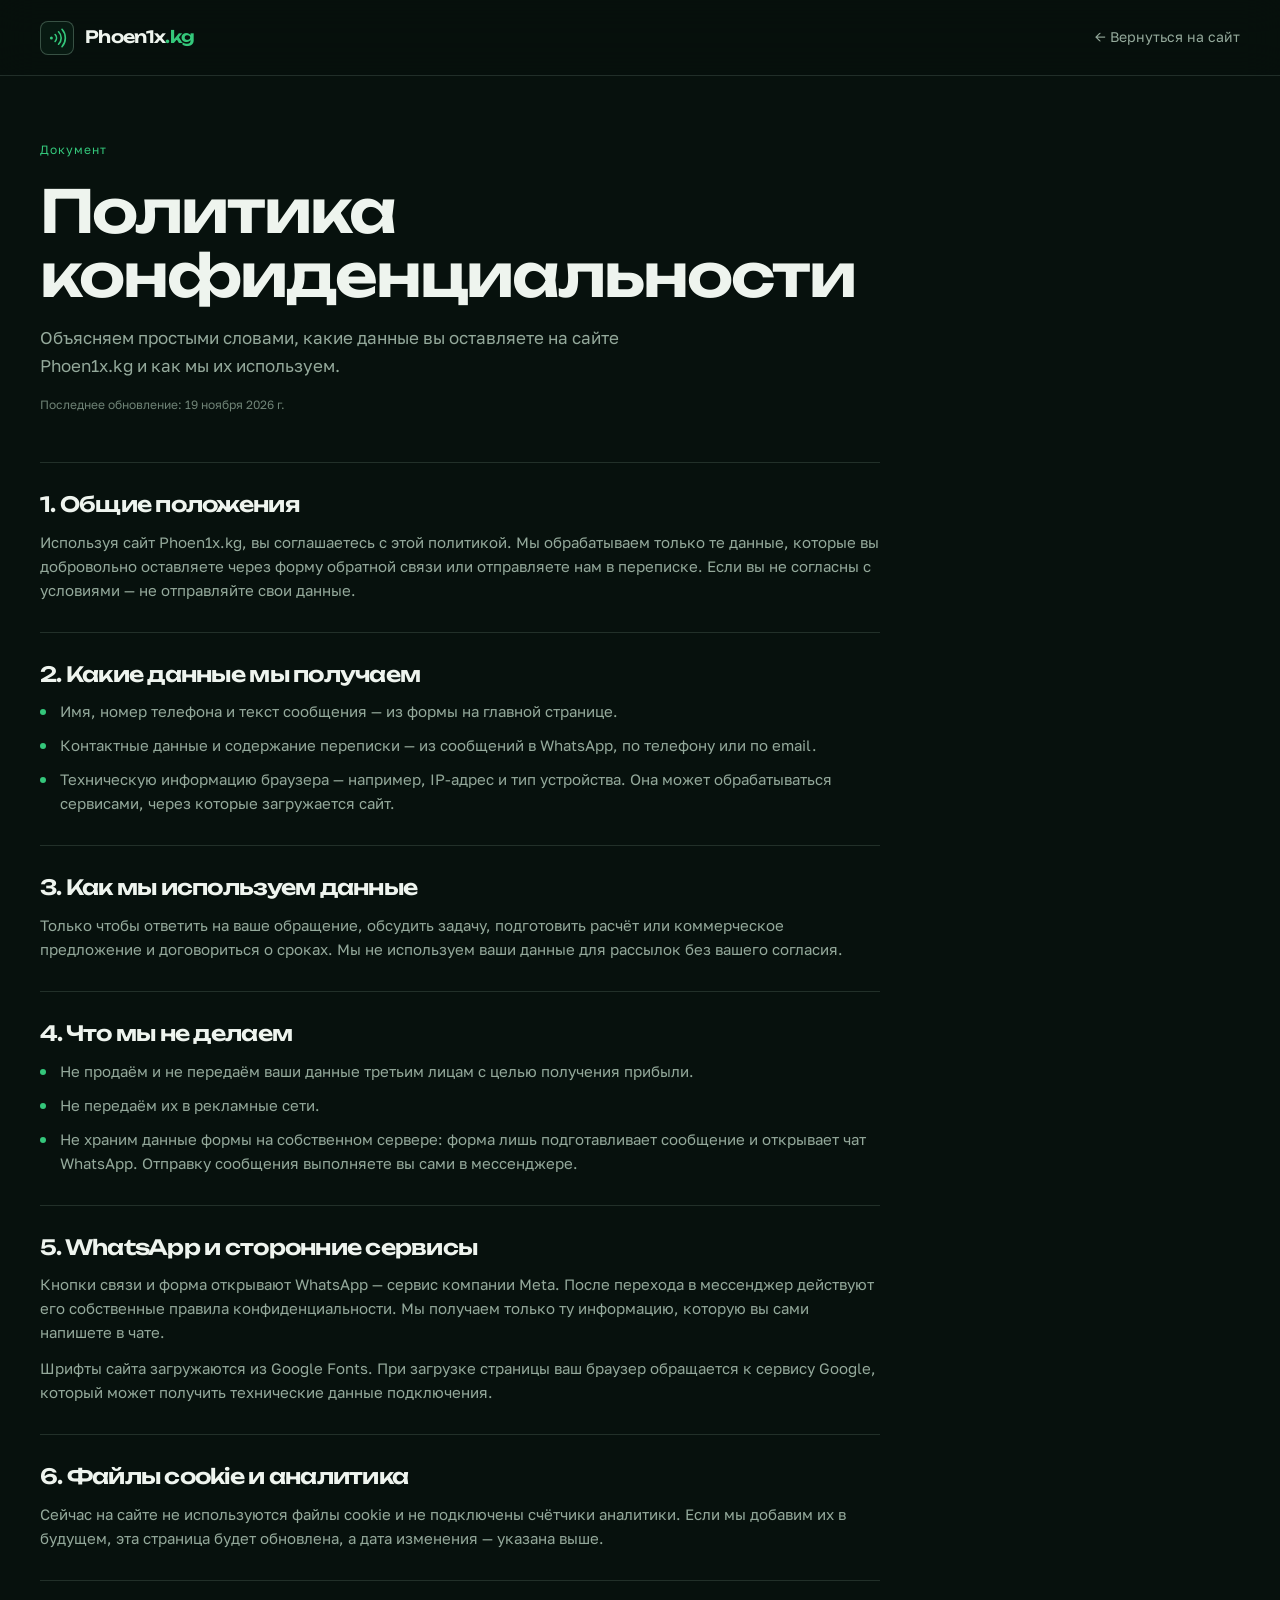
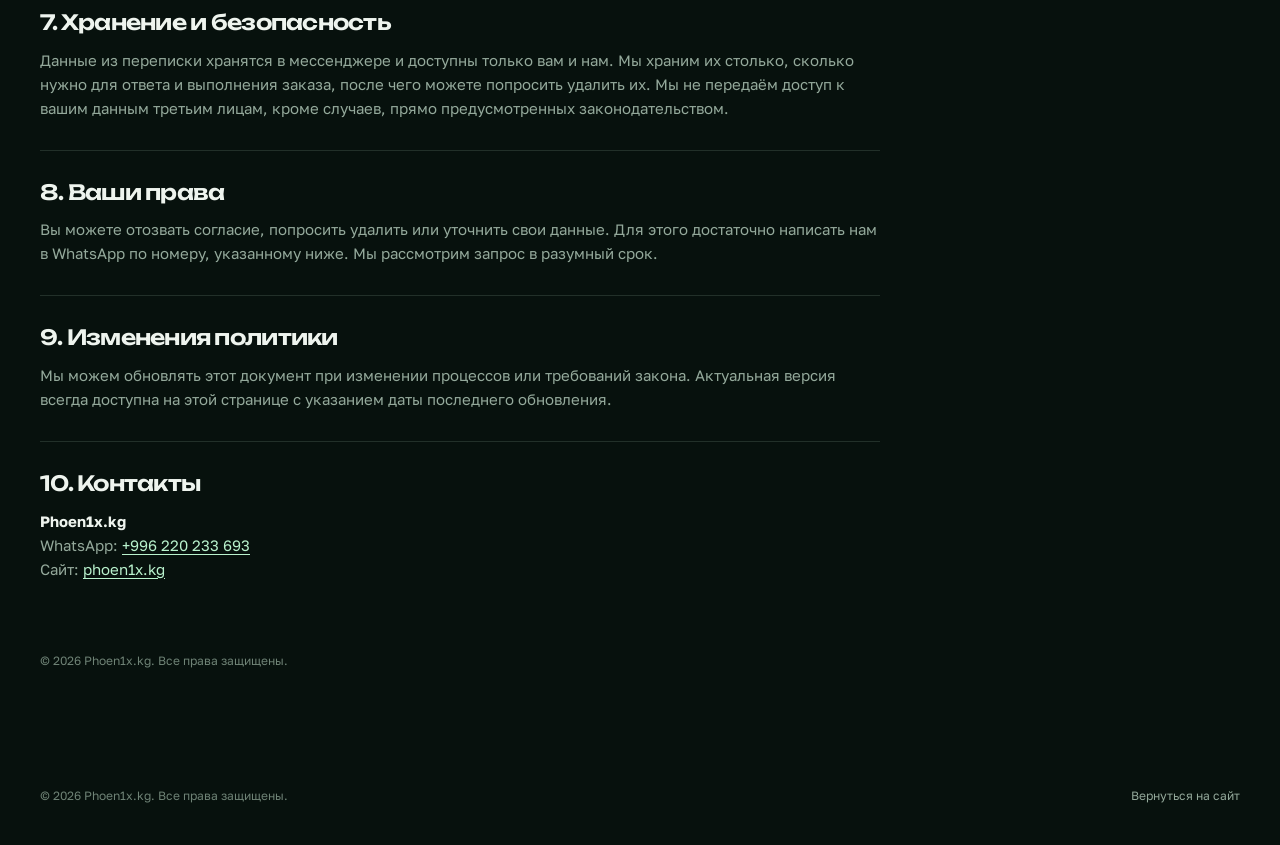
==== privacy.html @ ce9394b1 "Initial commit: Phoen1x.kg landing page with NFC plate calculator" ====
<!doctype html>
<html lang="ru">
<head>
  <meta charset="utf-8">
  <meta name="viewport" content="width=device-width, initial-scale=1">
  <meta name="theme-color" content="#07110D">
  <meta name="description" content="Политика конфиденциальности Phoen1x.kg — как мы обрабатываем данные, отправленные через сайт и WhatsApp.">
  <title>Политика конфиденциальности — Phoen1x.kg</title>
  <link rel="icon" href="data:image/svg+xml,%3Csvg xmlns='http://www.w3.org/2000/svg' viewBox='0 0 64 64'%3E%3Crect width='64' height='64' rx='14' fill='%2307110D'/%3E%3Cpath d='M22 24a14 14 0 0 1 0 16M30 19a23 23 0 0 1 0 26M38 14a32 32 0 0 1 0 36' fill='none' stroke='%2334C77B' stroke-width='4' stroke-linecap='round'/%3E%3Ccircle cx='15' cy='32' r='3.5' fill='%2334C77B'/%3E%3C/svg%3E">
  <link rel="preconnect" href="https://fonts.googleapis.com">
  <link rel="preconnect" href="https://fonts.gstatic.com" crossorigin>
  <link href="https://fonts.googleapis.com/css2?family=Golos+Text:wght@400;500;600;700&family=Unbounded:wght@500;600;700;800&display=swap" rel="stylesheet">
  <link rel="stylesheet" href="styles.css">
</head>
<body>
  <svg class="svg-sprite" aria-hidden="true" focusable="false">
    <symbol id="i-nfc" viewBox="0 0 32 32">
      <circle cx="7" cy="16" r="2.4" fill="currentColor"/>
      <path d="M13 10.5a8 8 0 0 1 0 11M18.5 6a14 14 0 0 1 0 20M24 2a21 21 0 0 1 0 28" fill="none" stroke="currentColor" stroke-width="2.6" stroke-linecap="round"/>
    </symbol>
  </svg>

  <header class="site-header">
    <div class="container header-inner">
      <a class="brand" href="index.html" aria-label="Phoen1x.kg — на главную">
        <span class="brand-mark"><svg aria-hidden="true"><use href="#i-nfc"/></svg></span>
        <span class="brand-name">Phoen1x<span>.kg</span></span>
      </a>
      <a class="header-return" href="index.html">← Вернуться на сайт</a>
    </div>
  </header>

  <main class="container legal">
    <div class="legal-head">
      <span class="section-index">Документ</span>
      <h1>Политика<br>конфиденциальности</h1>
      <p class="legal-lead">Объясняем простыми словами, какие данные вы оставляете на сайте Phoen1x.kg и как мы их используем.</p>
      <p class="legal-date">Последнее обновление: 19 ноября 2026 г.</p>
    </div>

    <div class="legal-doc">
      <section>
        <h2>1. Общие положения</h2>
        <p>Используя сайт Phoen1x.kg, вы соглашаетесь с этой политикой. Мы обрабатываем только те данные, которые вы добровольно оставляете через форму обратной связи или отправляете нам в переписке. Если вы не согласны с условиями — не отправляйте свои данные.</p>
      </section>

      <section>
        <h2>2. Какие данные мы получаем</h2>
        <ul>
          <li>Имя, номер телефона и текст сообщения — из формы на главной странице.</li>
          <li>Контактные данные и содержание переписки — из сообщений в WhatsApp, по телефону или по email.</li>
          <li>Техническую информацию браузера — например, IP-адрес и тип устройства. Она может обрабатываться сервисами, через которые загружается сайт.</li>
        </ul>
      </section>

      <section>
        <h2>3. Как мы используем данные</h2>
        <p>Только чтобы ответить на ваше обращение, обсудить задачу, подготовить расчёт или коммерческое предложение и договориться о сроках. Мы не используем ваши данные для рассылок без вашего согласия.</p>
      </section>

      <section>
        <h2>4. Что мы не делаем</h2>
        <ul>
          <li>Не продаём и не передаём ваши данные третьим лицам с целью получения прибыли.</li>
          <li>Не передаём их в рекламные сети.</li>
          <li>Не храним данные формы на собственном сервере: форма лишь подготавливает сообщение и открывает чат WhatsApp. Отправку сообщения выполняете вы сами в мессенджере.</li>
        </ul>
      </section>

      <section>
        <h2>5. WhatsApp и сторонние сервисы</h2>
        <p>Кнопки связи и форма открывают WhatsApp — сервис компании Meta. После перехода в мессенджер действуют его собственные правила конфиденциальности. Мы получаем только ту информацию, которую вы сами напишете в чате.</p>
        <p>Шрифты сайта загружаются из Google Fonts. При загрузке страницы ваш браузер обращается к сервису Google, который может получить технические данные подключения.</p>
      </section>

      <section>
        <h2>6. Файлы cookie и аналитика</h2>
        <p>Сейчас на сайте не используются файлы cookie и не подключены счётчики аналитики. Если мы добавим их в будущем, эта страница будет обновлена, а дата изменения — указана выше.</p>
      </section>

      <section>
        <h2>7. Хранение и безопасность</h2>
        <p>Данные из переписки хранятся в мессенджере и доступны только вам и нам. Мы храним их столько, сколько нужно для ответа и выполнения заказа, после чего можете попросить удалить их. Мы не передаём доступ к вашим данным третьим лицам, кроме случаев, прямо предусмотренных законодательством.</p>
      </section>

      <section>
        <h2>8. Ваши права</h2>
        <p>Вы можете отозвать согласие, попросить удалить или уточнить свои данные. Для этого достаточно написать нам в WhatsApp по номеру, указанному ниже. Мы рассмотрим запрос в разумный срок.</p>
      </section>

      <section>
        <h2>9. Изменения политики</h2>
        <p>Мы можем обновлять этот документ при изменении процессов или требований закона. Актуальная версия всегда доступна на этой странице с указанием даты последнего обновления.</p>
      </section>

      <section>
        <h2>10. Контакты</h2>
        <p><strong>Phoen1x.kg</strong><br>
        WhatsApp: <a href="https://wa.me/996220233693" target="_blank" rel="noopener">+996 220 233 693</a><br>
        Сайт: <a href="index.html">phoen1x.kg</a></p>
      </section>
    </div>

    <p class="legal-updated">© 2026 Phoen1x.kg. Все права защищены.</p>
  </main>

  <footer class="site-footer legal-footer">
    <div class="container footer-bottom">
      <span>© 2026 Phoen1x.kg. Все права защищены.</span>
      <a href="index.html">Вернуться на сайт</a>
    </div>
  </footer>

</body>
</html>
---- styles.css ----
/* =========================================================
   Phoen1x.kg — тёмная зелёная палитра, крупная типографика,
   hairline-структура вместо карточного «SaaS-кита».
   ========================================================= */

:root {
  --bg: #07110d;
  --bg-soft: #0a1711;
  --panel: #0d1d15;
  --panel-2: #11271c;
  --line: rgba(213, 255, 229, .13);
  --line-strong: rgba(213, 255, 229, .24);
  --text: #eef4ee;
  --muted: #94a99b;
  --green: #34c77b;
  --green-soft: #b9f2cd;
  --cream: #e5dfcf;
  --radius: 4px;
  --container: 1200px;
  --header-h: 76px;
  --ease: cubic-bezier(.2, .7, .2, 1);
}

*, *::before, *::after { box-sizing: border-box; }

html { scroll-behavior: smooth; }

body {
  margin: 0;
  background: var(--bg);
  color: var(--text);
  font-family: "Golos Text", system-ui, -apple-system, sans-serif;
  font-size: 16px;
  line-height: 1.6;
  -webkit-font-smoothing: antialiased;
  overflow-x: hidden;
}

h1, h2, h3, .brand-name, .tariff-price strong, #estimate {
  font-family: "Unbounded", "Golos Text", sans-serif;
  font-weight: 600;
  letter-spacing: -.035em;
  line-height: 1.08;
  margin: 0;
}

p { margin: 0; }
a { color: inherit; text-decoration: none; }
ul, ol { margin: 0; padding: 0; list-style: none; }
button, input, select, textarea { font: inherit; color: inherit; }
button { cursor: pointer; }
svg { width: 1em; height: 1em; display: block; }

.svg-sprite { position: absolute; width: 0; height: 0; overflow: hidden; }
.sr-only { position: absolute; width: 1px; height: 1px; overflow: hidden; clip: rect(0 0 0 0); white-space: nowrap; }

:focus-visible { outline: 2px solid var(--green); outline-offset: 4px; border-radius: 2px; }

/* Числа-одометры: фиксированная ширина цифр, без дёргания вёрстки */
.roll-number { display: inline-block; font-variant-numeric: tabular-nums; transition: color .3s; }
.roll-number.is-rolling { color: var(--green-soft); }
.tariff-price strong .roll-number { color: inherit; font-size: inherit; }
#estimate { font-variant-numeric: tabular-nums; }

.container { width: min(var(--container), calc(100% - 48px)); margin-inline: auto; }
section[id] { scroll-margin-top: var(--header-h); }

/* ---------- Header ---------- */
.site-header {
  position: sticky; top: 0; z-index: 50;
  height: var(--header-h);
  background: rgba(7, 17, 13, .82);
  backdrop-filter: blur(18px);
  border-bottom: 1px solid var(--line);
}
.header-inner { height: 100%; display: flex; align-items: center; gap: 32px; }
.brand { display: inline-flex; align-items: center; gap: 11px; flex: none; }
.brand-mark {
  width: 34px; height: 34px; display: grid; place-items: center;
  border: 1px solid var(--line-strong); border-radius: 8px;
  color: var(--green); background: rgba(52, 199, 123, .06);
}
.brand-mark svg { width: 20px; height: 20px; }
.brand-name { font-size: 17px; letter-spacing: -.04em; }
.brand-name span { color: var(--green); }

.nav { display: flex; align-items: center; gap: 26px; margin-left: auto; }
.nav a { color: var(--muted); font-size: 14px; transition: color .2s; }
.nav a:hover { color: var(--text); }
.nav-cta-mobile { display: none; }

.header-actions { display: flex; align-items: center; gap: 12px; }
.header-wa {
  display: inline-flex; align-items: center; gap: 8px;
  padding: 9px 15px; border: 1px solid var(--line-strong); border-radius: 100px;
  font-size: 14px; transition: border-color .2s, background .2s;
}
.header-wa svg { width: 17px; height: 17px; color: var(--green); }
.header-wa:hover { border-color: var(--green); background: rgba(52, 199, 123, .08); }
.burger { display: none; width: 40px; height: 40px; border: 1px solid var(--line); background: none; border-radius: 8px; padding: 11px 10px; }
.burger span { display: block; height: 2px; background: var(--text); margin: 4px 0; transition: transform .25s, opacity .25s; }
.burger[aria-expanded="true"] span:first-child { transform: translateY(3px) rotate(45deg); }
.burger[aria-expanded="true"] span:last-child { transform: translateY(-3px) rotate(-45deg); }

/* ---------- Buttons ---------- */
.btn {
  position: relative; overflow: hidden;
  display: inline-flex; align-items: center; justify-content: center; gap: 12px;
  min-height: 52px; padding: 0 24px; border-radius: var(--radius);
  font-size: 15px; font-weight: 600; border: 1px solid transparent;
  transition: transform .2s var(--ease), background .2s, border-color .2s, color .2s;
}
.btn::after { content: ""; position: absolute; top: 0; left: -60%; width: 40%; height: 100%; background: linear-gradient(90deg, transparent, rgba(255,255,255,.18), transparent); transform: skewX(-20deg); transition: left .6s var(--ease); pointer-events: none; }
.btn:hover::after { left: 120%; }
.btn svg { width: 18px; height: 18px; transition: transform .2s; }
.btn:hover svg { transform: translateX(4px); }
.btn:active { transform: translateY(1px); }
.btn-primary { background: var(--green); color: #05130c; }
.btn-primary:hover { background: #5ee49a; }
.btn-ghost { border-color: var(--line-strong); color: var(--text); }
.btn-ghost:hover { border-color: var(--green); color: var(--green-soft); }
.btn-outline { border-color: var(--line-strong); color: var(--text); width: 100%; }
.btn-outline:hover { border-color: var(--green); color: var(--green-soft); }

/* ---------- Hero ---------- */
.hero { position: relative; padding: 84px 0 0; overflow: hidden; border-bottom: 1px solid var(--line); }
.hero-glow {
  position: absolute; top: -180px; right: -120px; width: 760px; height: 760px;
  background: radial-gradient(circle, rgba(52, 199, 123, .13), transparent 62%);
  pointer-events: none;
}
.hero-grid { position: relative; display: grid; grid-template-columns: 1.05fr .95fr; gap: 48px; align-items: center; padding-bottom: 86px; }
.live-badge { display: inline-flex; align-items: center; gap: 9px; color: var(--muted); font-size: 13px; letter-spacing: .01em; }
.live-dot { width: 7px; height: 7px; border-radius: 50%; background: var(--green); box-shadow: 0 0 0 5px rgba(52, 199, 123, .12); animation: pulse 2.6s infinite; }
@keyframes pulse { 50% { box-shadow: 0 0 0 9px rgba(52, 199, 123, 0); } }

.hero h1 { font-size: clamp(42px, 5.2vw, 76px); margin: 22px 0 26px; animation: hero-in .8s var(--ease) both; }
.hero h1 span { color: var(--green); }
@keyframes hero-in { from { opacity: 0; transform: translateY(18px); } }
.hero-lead { max-width: 560px; color: var(--muted); font-size: 17px; }
.hero-actions { display: flex; flex-wrap: wrap; gap: 12px; margin-top: 34px; }
.hero-facts { display: flex; flex-wrap: wrap; gap: 0; margin-top: 54px; border-top: 1px solid var(--line); }
.hero-facts div { padding: 20px 26px 0 0; margin-right: 26px; border-right: 1px solid var(--line); }
.hero-facts div:last-child { border-right: 0; margin-right: 0; }
.hero-facts strong { display: block; font-family: "Unbounded", sans-serif; font-size: 17px; color: var(--cream); }
.hero-facts span { font-size: 13px; color: var(--muted); }

/* ---------- Phone demo ---------- */
.hero-visual { position: relative; display: flex; flex-direction: column; align-items: center; min-height: 620px; justify-content: center; }
.phone { position: relative; z-index: 2; animation: phone-in 1s .1s var(--ease) both; }
@keyframes phone-in { from { opacity: 0; transform: translateY(24px) scale(.97); } }
.phone-frame {
  width: 296px; height: 580px; padding: 9px;
  border: 1px solid rgba(213, 255, 229, .22); border-radius: 42px;
  background: linear-gradient(160deg, #1c2c23, #0b1711 60%);
  box-shadow: 0 40px 90px rgba(0, 0, 0, .5), inset 0 1px 0 rgba(255, 255, 255, .08);
}
.phone-notch { position: absolute; top: 18px; left: 50%; transform: translateX(-50%); width: 86px; height: 20px; background: #07110d; border-radius: 0 0 12px 12px; z-index: 3; }
.phone-screen { position: relative; height: 100%; overflow: hidden; border-radius: 34px; background: #f6f7f3; color: #101b14; padding: 14px 14px 0; }
.screen-status { display: flex; justify-content: space-between; font-family: "Unbounded", sans-serif; font-size: 10px; padding: 0 12px 14px; }
.screen-status-icons { letter-spacing: 1px; }

.screen-view { display: none; height: calc(100% - 28px); }
.screen-view.is-active { display: flex; flex-direction: column; animation: screen-in .35s var(--ease) both; }
@keyframes screen-in { from { opacity: 0; transform: scale(.98); } }

/* tap screen */
[data-screen="tap"] { align-items: center; justify-content: center; text-align: center; background: radial-gradient(circle at 50% 40%, #e7f6eb, #f6f7f3 70%); margin: 0 -14px; padding: 0 20px; }
.tap-visual { position: relative; width: 150px; height: 150px; display: grid; place-items: center; margin-bottom: 26px; }
.tap-visual svg { width: 52px; height: 52px; color: #1c7e4c; z-index: 2; }
.tap-visual i { position: absolute; inset: 0; border: 1px solid rgba(28, 126, 76, .35); border-radius: 50%; animation: ripple 3.2s infinite; }
.tap-visual i:nth-child(2) { animation-delay: 1s; }
.tap-visual i:nth-child(3) { animation-delay: 2s; }
@keyframes ripple { 0% { transform: scale(.42); opacity: 0; } 25% { opacity: 1; } 100% { transform: scale(1); opacity: 0; } }
.tap-kicker { font-size: 12px; color: #5d7165; text-transform: uppercase; letter-spacing: .12em; }
.tap-title { font-family: "Unbounded", sans-serif; font-size: 24px; margin: 8px 0 12px; }
.tap-note { font-size: 13px; color: #6a7b70; line-height: 1.55; }

/* menu screen */
[data-screen="menu"] { margin: 0 -14px; padding: 0 14px; }
.menu-head { display: flex; justify-content: space-between; align-items: center; }
.menu-head small { display: block; color: #7b8c80; font-size: 11px; }
.menu-head strong { font-family: "Unbounded", sans-serif; font-size: 22px; }
.menu-bag { width: 32px; height: 32px; display: grid; place-items: center; border-radius: 50%; background: #143d28; color: #d8f6e4; font-size: 12px; font-weight: 700; }
.menu-tabs { display: flex; gap: 6px; margin: 16px 0 12px; overflow: hidden; }
.menu-tabs span { white-space: nowrap; font-size: 11px; padding: 6px 10px; border-radius: 100px; background: #e9ede7; color: #63736a; }
.menu-tabs span.is-active { background: #143d28; color: #eafff2; }
.dish-list { display: flex; flex-direction: column; gap: 10px; }
.dish-list li { display: flex; align-items: center; gap: 10px; padding-bottom: 10px; border-bottom: 1px solid #e2e7e0; }
.dish-thumb { width: 44px; height: 44px; flex: none; border-radius: 12px; border: 4px solid #fff; box-shadow: 0 2px 10px rgba(0,0,0,.1); }
.thumb-1 { background: radial-gradient(circle at 40% 35%, #f0b46b, #b6602c); }
.thumb-2 { background: radial-gradient(circle at 40% 35%, #a9d66f, #3d7c42); }
.thumb-3 { background: radial-gradient(circle at 40% 35%, #e0c7a2, #8d6340); }
.dish-info { min-width: 0; flex: 1; }
.dish-info strong, .dish-info small { display: block; white-space: nowrap; overflow: hidden; text-overflow: ellipsis; }
.dish-info strong { font-size: 12px; }
.dish-info small { font-size: 10px; color: #8a998e; }
.dish-list b { font-size: 12px; white-space: nowrap; }
.menu-total { margin: auto -14px 0; padding: 14px 18px 20px; display: flex; align-items: center; gap: 8px; background: #143d28; color: #eafff2; border-radius: 18px 18px 0 0; }
.menu-total span { font-size: 11px; opacity: .7; }
.menu-total strong { font-family: "Unbounded", sans-serif; font-size: 14px; margin-right: auto; }
.menu-order { display: inline-flex; align-items: center; gap: 4px; background: var(--green); color: #062014; padding: 8px 10px; border-radius: 8px; font-size: 11px; font-weight: 700; }
.menu-order svg { width: 12px; height: 12px; }

/* site preview screen */
[data-screen="site"] { margin: 0 -14px; background: #f6f7f3; }
.site-demo { display: flex; flex-direction: column; height: 100%; }
.site-demo-head { display: flex; justify-content: space-between; align-items: center; padding: 2px 18px 12px; }
.site-demo-logo { font-family: "Unbounded", sans-serif; font-size: 11px; letter-spacing: .12em; color: #14251a; }
.site-demo-menu { font-size: 9px; color: #7c8c81; }
.site-demo-hero { flex: 1; margin: 0 10px; padding: 22px 18px; border-radius: 16px; background: linear-gradient(150deg, #173c29, #0b1d14); color: #f1f7f0; display: flex; flex-direction: column; justify-content: flex-end; }
.site-demo-hero small { font-size: 9px; letter-spacing: .16em; color: #8fd6aa; }
.site-demo-hero strong { font-family: "Unbounded", sans-serif; font-size: 23px; line-height: 1.15; margin: 8px 0 18px; }
.site-demo-btn { align-self: flex-start; background: var(--green); color: #062014; padding: 9px 12px; border-radius: 8px; font-size: 10px; font-weight: 700; }
.site-demo-cards { display: flex; gap: 8px; padding: 12px 10px 16px; }
.site-demo-cards i { flex: 1; height: 52px; border-radius: 10px; background: #e7ece5; }
.site-demo-cards i:first-child { background: radial-gradient(circle at 40% 35%, #f0b46b, #b6602c); }

/* NFC floating card */
.nfc-card {
  position: absolute; z-index: 3; left: -34px; top: 120px;
  width: 172px; padding: 20px; border-radius: 16px;
  background: linear-gradient(150deg, #183a29, #0c1f16);
  border: 1px solid rgba(185, 242, 205, .28);
  box-shadow: 0 24px 50px rgba(0,0,0,.4);
  transform: rotate(-7deg);
  animation: card-float 6s ease-in-out infinite;
}
@keyframes card-float { 0%, 100% { transform: rotate(-7deg) translateY(0); } 50% { transform: rotate(-5deg) translateY(-12px); } }
.nfc-card-icon { width: 30px; height: 30px; color: var(--green); margin-bottom: 12px; }
.nfc-card strong { display: block; font-family: "Unbounded", sans-serif; font-size: 20px; }
.nfc-card span { font-size: 11px; color: var(--muted); }
.nfc-card-rings { position: absolute; right: 14px; top: 16px; width: 44px; height: 44px; }
.nfc-card-rings i { position: absolute; inset: 0; border: 1px solid var(--green); border-radius: 50%; opacity: 0; animation: nfc-ring 3s infinite; }
.nfc-card-rings i:nth-child(2) { animation-delay: 1s; }
.nfc-card-rings i:nth-child(3) { animation-delay: 2s; }
@keyframes nfc-ring { 0% { transform: scale(.2); opacity: .9; } 100% { transform: scale(1); opacity: 0; } }

.demo-controls { position: relative; z-index: 4; display: flex; gap: 4px; margin-top: 28px; padding: 4px; border: 1px solid var(--line); border-radius: 100px; background: var(--bg-soft); }
.demo-controls button { border: 0; background: none; color: var(--muted); padding: 9px 18px; border-radius: 100px; font-size: 13px; transition: background .2s, color .2s; }
.demo-controls button:hover { color: var(--text); }
.demo-controls button.is-active { background: var(--green); color: #05130c; font-weight: 600; }

/* ---------- Ticker ---------- */
.ticker { overflow: hidden; border-top: 1px solid var(--line); padding: 17px 0; background: rgba(52, 199, 123, .03); }
.ticker-track { display: flex; width: max-content; animation: marquee 34s linear infinite; }
.ticker-track span { font-family: "Unbounded", sans-serif; font-size: 11px; letter-spacing: .13em; color: #6e8878; white-space: nowrap; }
.ticker-track i { color: var(--green); font-style: normal; margin: 0 14px; }
@keyframes marquee { to { transform: translateX(-50%); } }

/* ---------- Sections ---------- */
.section { padding: 108px 0; border-bottom: 1px solid var(--line); }
.section-head { margin-bottom: 52px; }
.section-index { display: block; color: var(--green); font-size: 12px; letter-spacing: .08em; margin-bottom: 20px; }
.section-head h2 { font-size: clamp(30px, 3.8vw, 52px); }
.section-head-split { display: flex; justify-content: space-between; align-items: end; gap: 50px; }
.section-note { max-width: 360px; color: var(--muted); font-size: 15px; padding-bottom: 4px; }

/* Problem */
.problem-grid { display: grid; grid-template-columns: repeat(3, 1fr); border-top: 1px solid var(--line); }
.problem-item { position: relative; padding: 34px 30px 0 0; border-right: 1px solid var(--line); }
.problem-item + .problem-item { padding-left: 30px; }
.problem-item:last-child { border-right: 0; }
.problem-quote { position: absolute; right: 30px; top: 18px; font-family: "Unbounded", sans-serif; font-size: 72px; line-height: 1; color: rgba(52, 199, 123, .16); }
.problem-item h3 { font-size: 21px; margin-bottom: 14px; }
.problem-item p { color: var(--muted); font-size: 15px; max-width: 340px; }

/* Features */
.section-features { background: var(--bg-soft); }
.feature-grid { display: grid; grid-template-columns: repeat(4, 1fr); border-left: 1px solid var(--line); border-top: 1px solid var(--line); }
.feature { position: relative; min-height: 240px; padding: 30px 28px; border-right: 1px solid var(--line); border-bottom: 1px solid var(--line); background: rgba(7, 17, 13, .3); transition: background .25s; }
.feature:hover { background: rgba(52, 199, 123, .05); }
.feature-icon { width: 42px; height: 42px; display: grid; place-items: center; margin-bottom: 24px; border: 1px solid var(--line-strong); border-radius: 10px; color: var(--green); transition: transform .3s var(--ease), border-color .3s, background .3s; }
.feature:hover .feature-icon { transform: rotate(-8deg); border-color: var(--green); background: rgba(52,199,123,.08); }
.feature-icon svg { width: 21px; height: 21px; }
.feature h3 { font-size: 19px; margin-bottom: 10px; }
.feature p { color: var(--muted); font-size: 14px; }
.feature-main { grid-column: span 2; grid-row: span 2; min-height: 480px; padding: 38px; background: var(--panel); display: flex; flex-direction: column; justify-content: space-between; overflow: hidden; }
.feature-main .feature-icon { width: 54px; height: 54px; margin-bottom: 0; }
.feature-main .feature-icon svg { width: 28px; height: 28px; }
.feature-main h3 { font-size: 28px; margin-bottom: 16px; }
.feature-main p { font-size: 16px; max-width: 400px; }
.feature-tags { display: flex; flex-wrap: wrap; gap: 8px; margin-top: 24px; }
.feature-tags li { font-size: 12px; color: var(--green-soft); border: 1px solid var(--line-strong); border-radius: 100px; padding: 6px 12px; }
.feature-art { position: absolute; right: -60px; bottom: -80px; width: 300px; height: 300px; opacity: .5; }
.feature-art span { position: absolute; inset: 0; border: 1px solid var(--green); border-radius: 50%; animation: art-ring 5s infinite; }
.feature-art span:nth-child(2) { animation-delay: 1.6s; }
.feature-art span:nth-child(3) { animation-delay: 3.2s; }
@keyframes art-ring { 0% { transform: scale(.3); opacity: 0; } 30% { opacity: .6; } 100% { transform: scale(1); opacity: 0; } }

/* Steps */
.steps { display: grid; grid-template-columns: repeat(3, 1fr); gap: 0; counter-reset: step; }
.steps li { position: relative; padding: 26px 30px 0 0; border-top: 1px solid var(--line-strong); }
.steps li + li { padding-left: 30px; }
.step-num { display: inline-grid; place-items: center; width: 38px; height: 38px; border-radius: 50%; border: 1px solid var(--green); color: var(--green); font-family: "Unbounded", sans-serif; font-size: 14px; margin-bottom: 22px; transition: background .3s, color .3s, transform .3s var(--ease); }
.steps li:hover .step-num { background: var(--green); color: #05130c; transform: scale(1.08); }
.steps h3 { font-size: 20px; margin-bottom: 12px; }
.steps p { color: var(--muted); font-size: 15px; max-width: 330px; }

/* Tariffs */
.section-tariffs { background: var(--bg-soft); }
.tariff-grid { display: grid; grid-template-columns: repeat(3, 1fr); gap: 16px; align-items: stretch; }
.tariff { position: relative; padding: 32px 28px; border: 1px solid var(--line); background: rgba(7,17,13,.4); display: flex; flex-direction: column; }
.tariff-featured { border-color: var(--green); background: var(--panel); animation: featured-glow 5s ease-in-out infinite; }
@keyframes featured-glow { 0%, 100% { box-shadow: 0 0 0 1px rgba(52,199,123,.25), 0 30px 60px rgba(0,0,0,.25); } 50% { box-shadow: 0 0 0 1px rgba(52,199,123,.55), 0 30px 70px rgba(52,199,123,.12); } }
.tariff:hover { border-color: rgba(52,199,123,.5); transform: translateY(-4px); }
.tariff { transition: transform .3s var(--ease), border-color .3s; }
.tariff-badge { position: absolute; top: -13px; left: 28px; background: var(--green); color: #05130c; font-size: 11px; font-weight: 700; padding: 5px 12px; border-radius: 100px; }
.tariff-top h3 { font-size: 24px; margin-bottom: 10px; }
.tariff-top p { color: var(--muted); font-size: 14px; min-height: 44px; }
.tariff-price { display: flex; align-items: baseline; gap: 8px; margin: 26px 0 24px; }
.tariff-price span { color: var(--muted); font-size: 13px; }
.tariff-price strong { font-size: clamp(30px, 3.2vw, 42px); color: var(--cream); }
.tariff-featured .tariff-price strong { color: var(--green-soft); }
.tariff-list { margin-top: 28px; display: flex; flex-direction: column; gap: 13px; }
.tariff-list li { position: relative; padding-left: 26px; font-size: 14px; color: #cbd8ce; }
.tariff-list li::before { content: ""; position: absolute; left: 0; top: 6px; width: 15px; height: 15px; border-radius: 50%; border: 1px solid var(--green); }
.tariff-list li::after { content: ""; position: absolute; left: 4px; top: 10px; width: 6px; height: 3px; border-left: 1.5px solid var(--green); border-bottom: 1.5px solid var(--green); transform: rotate(-45deg); }
.addons { display: grid; grid-template-columns: 1.6fr repeat(3, 1fr); margin-top: 16px; border: 1px solid var(--line); }
.addons-head { padding: 24px 28px; }
.addons-head h3 { font-size: 18px; }
.addons-head p { font-size: 13px; color: var(--muted); }
.addon { padding: 24px 20px; border-left: 1px solid var(--line); }
.addon strong { display: block; font-size: 14px; margin-bottom: 6px; }
.addon span { font-size: 13px; color: var(--green); }
.addon small { display: block; margin-top: 5px; font-size: 11px; color: var(--muted); }

/* Calculator */
.calc-grid { display: grid; grid-template-columns: .85fr 1.15fr; gap: 70px; align-items: start; }
.calc-copy h2 { font-size: clamp(30px, 3.8vw, 52px); margin-bottom: 22px; }
.calc-copy p { color: var(--muted); max-width: 420px; }
.calc-hint { display: flex; gap: 10px; align-items: flex-start; margin-top: 36px; padding-top: 22px; border-top: 1px solid var(--line); color: var(--muted); font-size: 13px; max-width: 400px; }
.calc-hint svg { color: var(--green); width: 18px; height: 18px; flex: none; margin-top: 2px; }
.calc-card { padding: 34px; border: 1px solid var(--line-strong); background: var(--panel); }
.calc-row { margin-bottom: 24px; }
.calc-row > label { display: block; font-size: 14px; margin-bottom: 10px; }
.calc-row select, .plate-count-row input, .form-row input, .form-row textarea {
  width: 100%; background: var(--bg); border: 1px solid var(--line-strong); border-radius: var(--radius);
  padding: 13px 14px; outline: none; transition: border-color .2s;
}
.calc-row select:focus, .plate-count-row input:focus, .form-row input:focus, .form-row textarea:focus { border-color: var(--green); }
.calc-row select { appearance: none; background-image: linear-gradient(45deg, transparent 50%, var(--green) 50%), linear-gradient(135deg, var(--green) 50%, transparent 50%); background-position: calc(100% - 20px) 21px, calc(100% - 14px) 21px; background-size: 6px 6px; background-repeat: no-repeat; }
.calc-label { display: block; font-size: 14px; margin-bottom: 10px; }
.plate-count-row { display: flex; align-items: center; gap: 8px; }
.step-btn { width: 42px; height: 44px; flex: none; border: 1px solid var(--line-strong); background: var(--bg); border-radius: var(--radius); font-size: 20px; line-height: 1; transition: border-color .2s, color .2s, background .2s; }
.step-btn:hover { border-color: var(--green); color: var(--green); background: rgba(52,199,123,.06); }
.plate-count-row input { max-width: 110px; text-align: center; }
.plate-count-row input.bump { animation: bump .28s var(--ease); }
@keyframes bump { 50% { transform: scale(1.05); border-color: var(--green); } }
.plate-count-row span { font-size: 13px; color: var(--muted); }

.plate-options { display: grid; grid-template-columns: repeat(3, 1fr); gap: 10px; }
.plate-option { position: relative; display: flex; flex-direction: column; align-items: center; gap: 5px; padding: 14px 6px 12px; border: 1px solid var(--line-strong); border-radius: 8px; background: var(--bg); cursor: pointer; transition: transform .25s var(--ease), border-color .25s, background .25s; }
.plate-option:hover { transform: translateY(-3px); border-color: rgba(52,199,123,.5); }
.plate-option.is-selected { border-color: var(--green); background: rgba(52,199,123,.08); }
.plate-option input { position: absolute; width: 1px; height: 1px; opacity: 0; }
.plate-option:focus-within { outline: 2px solid var(--green); outline-offset: 3px; }
.plate-visual-wrap { display: grid; place-items: center; height: 52px; }
.plate-visual { display: block; position: relative; border-radius: 5px; }
.plate-visual-card { width: 62px; height: 37px; background: linear-gradient(135deg, #2b7a4f, #123d28); border: 1px solid rgba(185,242,205,.45); box-shadow: 0 6px 12px rgba(0,0,0,.35); }
.plate-visual-card i { position: absolute; left: 7px; top: 8px; width: 12px; height: 9px; border: 1px solid rgba(185,242,205,.6); border-radius: 2px; }
.plate-visual-card::after { content: ""; position: absolute; right: 7px; bottom: 8px; width: 18px; height: 2px; background: rgba(185,242,205,.5); }
.plate-visual-plastic { width: 60px; height: 44px; background: linear-gradient(135deg, rgba(185,242,205,.32), rgba(52,199,123,.1)); border: 1px solid rgba(185,242,205,.55); box-shadow: inset 0 1px 0 rgba(255,255,255,.3), 0 8px 14px rgba(0,0,0,.35); }
.plate-visual-wood { width: 58px; height: 48px; background: repeating-linear-gradient(90deg, #6b4526, #6b4526 4px, #7a512e 4px, #7a512e 8px); border: 1px solid #9a6b41; box-shadow: 0 8px 14px rgba(0,0,0,.35); }
.plate-name { font-size: 12px; }
.plate-price { font-size: 10px; color: var(--green); }
.plate-check { position: absolute; top: 8px; right: 8px; width: 14px; height: 14px; padding: 2px; border-radius: 50%; background: var(--green); color: #05130c; opacity: 0; transform: scale(.5); transition: opacity .25s, transform .25s var(--ease); }
.plate-option.is-selected .plate-check { opacity: 1; transform: scale(1); }
.calc-result { position: relative; overflow: hidden; margin-top: 28px; padding: 24px; border: 1px solid var(--green); background: rgba(52,199,123,.06); }
.calc-result::before { content: ""; position: absolute; inset: 0; pointer-events: none; background: linear-gradient(110deg, transparent 30%, rgba(185,242,205,.16) 50%, transparent 70%); transform: translateX(-100%); }
.calc-result.is-updating::before { animation: sweep .65s var(--ease); }
@keyframes sweep { to { transform: translateX(100%); } }
.calc-result-label { display: flex; align-items: center; gap: 9px; font-size: 12px; color: var(--muted); }
.calc-result-label::before { content: ""; width: 6px; height: 6px; flex: none; border-radius: 50%; background: var(--green); box-shadow: 0 0 0 4px rgba(52,199,123,.12); }
#estimate { display: block; font-size: clamp(32px, 4vw, 46px); color: var(--green-soft); margin: 8px 0 4px; transition: color .2s, transform .25s var(--ease); transform-origin: left center; }
#estimate.is-changing { color: var(--green); transform: scale(1.025); }
#breakdown { min-height: 20px; font-size: 12px; color: var(--muted); }
#breakdown.is-changing { animation: breakdown-in .35s var(--ease); }
@keyframes breakdown-in { from { opacity: 0; transform: translateY(4px); } }
.calc-cta { width: 100%; margin-top: 18px; }

/* Cases */
.section-cases { background: var(--bg-soft); }
.case-grid { display: grid; grid-template-columns: repeat(3, 1fr); gap: 16px; }
.case { border: 1px solid var(--line); background: rgba(7,17,13,.4); }
.case header { padding: 26px 26px 22px; border-bottom: 1px solid var(--line); }
.case-type { font-size: 11px; color: var(--green); letter-spacing: .06em; text-transform: uppercase; }
.case h3 { font-size: 21px; margin-top: 10px; }
.case-col { padding: 22px 26px; }
.case-col + .case-col { border-top: 1px solid var(--line); }
.case-col span { display: block; font-size: 11px; letter-spacing: .1em; text-transform: uppercase; margin-bottom: 8px; }
.case-was span { color: #a8897a; }
.case-now span { color: var(--green); }
.case-col p { font-size: 14px; color: var(--muted); }

/* FAQ */
.faq-grid { display: grid; grid-template-columns: .8fr 1.2fr; gap: 70px; align-items: start; }
.faq-aside { margin-top: 24px; color: var(--muted); font-size: 14px; max-width: 280px; }
.faq-list { border-top: 1px solid var(--line); }
.faq-list details { border-bottom: 1px solid var(--line); }
.faq-list summary { display: flex; align-items: center; justify-content: space-between; gap: 20px; padding: 22px 0; cursor: pointer; list-style: none; font-size: 16px; font-weight: 500; }
.faq-list summary::-webkit-details-marker { display: none; }
.faq-list summary svg { width: 18px; height: 18px; flex: none; color: var(--green); transition: transform .25s; }
.faq-list details[open] summary svg { transform: rotate(45deg); }
.faq-list details[open] summary { color: var(--green-soft); }
.faq-list p { color: var(--muted); font-size: 14px; padding: 0 40px 24px 0; }
.faq-list details[open] p { animation: faq-in .32s var(--ease) both; }
@keyframes faq-in { from { opacity: 0; transform: translateY(-6px); } }

/* Contact */
.section-contact { background: var(--bg-soft); }
.contact-grid { display: grid; grid-template-columns: .9fr 1.1fr; gap: 70px; }
.contact-copy h2 { font-size: clamp(30px, 3.8vw, 52px); margin-bottom: 22px; }
.contact-copy > p { color: var(--muted); max-width: 400px; }
.contact-details { display: flex; flex-direction: column; gap: 16px; margin-top: 36px; }
.contact-details a { display: inline-flex; align-items: center; gap: 14px; width: fit-content; }
.contact-details svg, .contact-phone-icon { width: 22px; height: 22px; color: var(--green); font-size: 22px; }
.contact-details small { display: block; font-size: 12px; color: var(--muted); }
.contact-details strong { font-family: "Unbounded", sans-serif; font-size: 17px; }
.contact-schedule { margin-top: 28px; font-size: 13px; color: var(--muted); }
.contact-form { padding: 34px; border: 1px solid var(--line-strong); background: var(--panel); display: flex; flex-direction: column; gap: 18px; }
.form-row label { display: block; font-size: 13px; margin-bottom: 8px; color: var(--muted); }
.form-row textarea { resize: vertical; min-height: 110px; }
.form-row input::placeholder, .form-row textarea::placeholder { color: #5d7165; }
.contact-form .btn { align-self: flex-start; }
.form-note { font-size: 11px; color: var(--muted); max-width: 440px; }
.form-status { font-size: 13px; color: var(--green); }

/* Footer */
.site-footer { padding: 58px 0 28px; }
.footer-top { display: grid; grid-template-columns: 1fr 1fr; gap: 30px; align-items: start; padding-bottom: 42px; }
.footer-top p { color: var(--muted); font-size: 14px; max-width: 320px; }
.footer-top nav { display: flex; flex-wrap: wrap; gap: 18px; justify-content: flex-end; font-size: 13px; color: var(--muted); }
.footer-top nav a:hover { color: var(--green); }
.footer-bottom { display: flex; justify-content: space-between; gap: 20px; padding-top: 24px; border-top: 1px solid var(--line); font-size: 12px; color: #6f8376; }

.floating-wa { position: fixed; right: 22px; bottom: 22px; z-index: 40; width: 52px; height: 52px; display: grid; place-items: center; border-radius: 50%; background: var(--green); color: #05130c; box-shadow: 0 10px 30px rgba(52,199,123,.25); transition: transform .2s, background .2s; }
.floating-wa svg { width: 26px; height: 26px; }
.floating-wa:hover { transform: translateY(-3px); background: #5ee49a; }

/* ---------- Политика конфиденциальности ---------- */
.header-return { margin-left: auto; color: var(--muted); font-size: 14px; transition: color .2s; }
.header-return:hover { color: var(--green); }
.form-note a { color: var(--green-soft); text-decoration: underline; text-underline-offset: 3px; }
.form-note a:hover { color: var(--green); }

.legal { padding-top: 64px; padding-bottom: 90px; }
.legal-head { margin-bottom: 48px; }
.legal-head h1 { font-size: clamp(34px, 4.6vw, 62px); margin-bottom: 18px; }
.legal-lead { color: var(--muted); font-size: 17px; max-width: 620px; }
.legal-date { margin-top: 16px; font-size: 12px; color: #6f8376; }
.legal-doc { max-width: 840px; }
.legal-doc section { padding: 30px 0; border-top: 1px solid var(--line); }
.legal-doc h2 { font-size: 21px; margin-bottom: 14px; }
.legal-doc p, .legal-doc li { color: var(--muted); font-size: 15px; }
.legal-doc p + p { margin-top: 12px; }
.legal-doc ul { display: flex; flex-direction: column; gap: 10px; margin-top: 12px; }
.legal-doc li { position: relative; padding-left: 20px; }
.legal-doc li::before { content: ""; position: absolute; left: 0; top: 10px; width: 6px; height: 6px; border-radius: 50%; background: var(--green); }
.legal-doc a { color: var(--green-soft); text-decoration: underline; text-underline-offset: 3px; }
.legal-doc a:hover { color: var(--green); }
.legal-doc strong { color: var(--text); }
.legal-updated { margin-top: 40px; font-size: 12px; color: #6f8376; }
.legal-footer { padding: 26px 0 40px; }
.legal-footer .footer-bottom { border-top: 0; padding-top: 0; }
.legal-footer a { color: var(--muted); font-size: 12px; }
.legal-footer a:hover { color: var(--green); }

/* ---------- Responsive ---------- */
@media (max-width: 1080px) {
  .nav { gap: 16px; }
  .nav a { font-size: 13px; }
  .hero-grid { gap: 20px; }
  .nfc-card { left: -12px; }
  .feature-grid { grid-template-columns: repeat(2, 1fr); }
  .feature-main { grid-column: span 2; grid-row: span 1; min-height: 380px; }
  .addons { grid-template-columns: repeat(3, 1fr); }
  .addons-head { grid-column: 1 / -1; }
  .addon:nth-child(2) { border-left: 0; }
  .calc-grid, .faq-grid, .contact-grid { gap: 40px; }
}

@media (max-width: 860px) {
  :root { --header-h: 66px; }
  .container { width: min(var(--container), calc(100% - 32px)); }
  .burger { display: block; }
  .header-wa span { display: none; }
  .header-wa { padding: 9px; }
  .nav {
    position: fixed; top: var(--header-h); left: 0; right: 0;
    flex-direction: column; align-items: stretch; gap: 0;
    background: var(--bg-soft); border-bottom: 1px solid var(--line);
    padding: 12px 16px 24px; margin: 0;
    transform: translateY(-130%); transition: transform .3s var(--ease); z-index: 49;
  }
  .nav.is-open { transform: translateY(0); }
  .nav a { padding: 13px 4px; border-bottom: 1px solid var(--line); font-size: 15px; }
  .nav-cta-mobile { display: block !important; color: var(--green) !important; }
  .hero { padding-top: 54px; }
  .hero-grid { grid-template-columns: 1fr; gap: 60px; padding-bottom: 60px; }
  .hero-copy { text-align: left; }
  .hero-visual { min-height: 580px; }
  .nfc-card { left: calc(50% - 200px); }
  .section { padding: 78px 0; }
  .section-head-split { flex-direction: column; align-items: flex-start; gap: 18px; }
  .section-note { max-width: 560px; }
  .problem-grid { grid-template-columns: 1fr; }
  .problem-item, .problem-item + .problem-item { padding: 24px 0; border-right: 0; border-bottom: 1px solid var(--line); }
  .problem-quote { right: 0; }
  .steps { grid-template-columns: 1fr; }
  .steps li, .steps li + li { padding: 24px 0 24px 24px; }
  .steps li:first-child { padding-left: 24px; }
  .tariff-grid { grid-template-columns: 1fr; }
  .tariff-featured { order: -1; }
  .case-grid { grid-template-columns: 1fr; }
  .calc-grid, .faq-grid, .contact-grid { grid-template-columns: 1fr; gap: 38px; }
  .footer-top { grid-template-columns: 1fr; }
  .footer-top nav { justify-content: flex-start; }
  .footer-bottom { flex-direction: column; gap: 8px; }
}

@media (max-width: 520px) {
  .hero h1 { font-size: 36px; }
  .hero-lead { font-size: 15px; }
  .hero-facts { gap: 0; }
  .hero-facts div { padding: 16px 14px 0 0; margin-right: 14px; }
  .hero-facts strong { font-size: 14px; }
  .hero-facts span { font-size: 11px; }
  .nfc-card { display: none; }
  .phone-frame { width: 266px; height: 530px; }
  .feature-grid { grid-template-columns: 1fr; }
  .feature-main { grid-column: span 1; min-height: auto; }
  .feature-art { display: none; }
  .addons { grid-template-columns: 1fr; }
  .addon { border-left: 0; border-top: 1px solid var(--line); }
  .calc-card, .contact-form { padding: 22px; }
  .plate-count-row input { max-width: 120px; }
  .plate-options { gap: 6px; }
  .plate-option { padding: 12px 4px 10px; }
  .plate-name { font-size: 11px; }
  .plate-price { font-size: 9px; }
  .plate-visual { transform: scale(.88); }
  .section-head h2, .calc-copy h2, .contact-copy h2 { font-size: 30px; }
  .ticker-track span { font-size: 10px; }
}

/* ---------- Появление при прокрутке ---------- */
.reveal { opacity: 0; transform: translateY(14px); transition: opacity .6s var(--ease), transform .6s var(--ease); }
.reveal.is-visible { opacity: 1; transform: none; }

@media (prefers-reduced-motion: reduce) {
  html { scroll-behavior: auto; }
  *, *::before, *::after { animation-duration: .01ms !important; animation-iteration-count: 1 !important; transition-duration: .01ms !important; }
  .ticker-track { animation: none; }
  .reveal { opacity: 1; transform: none; transition: none; }
}
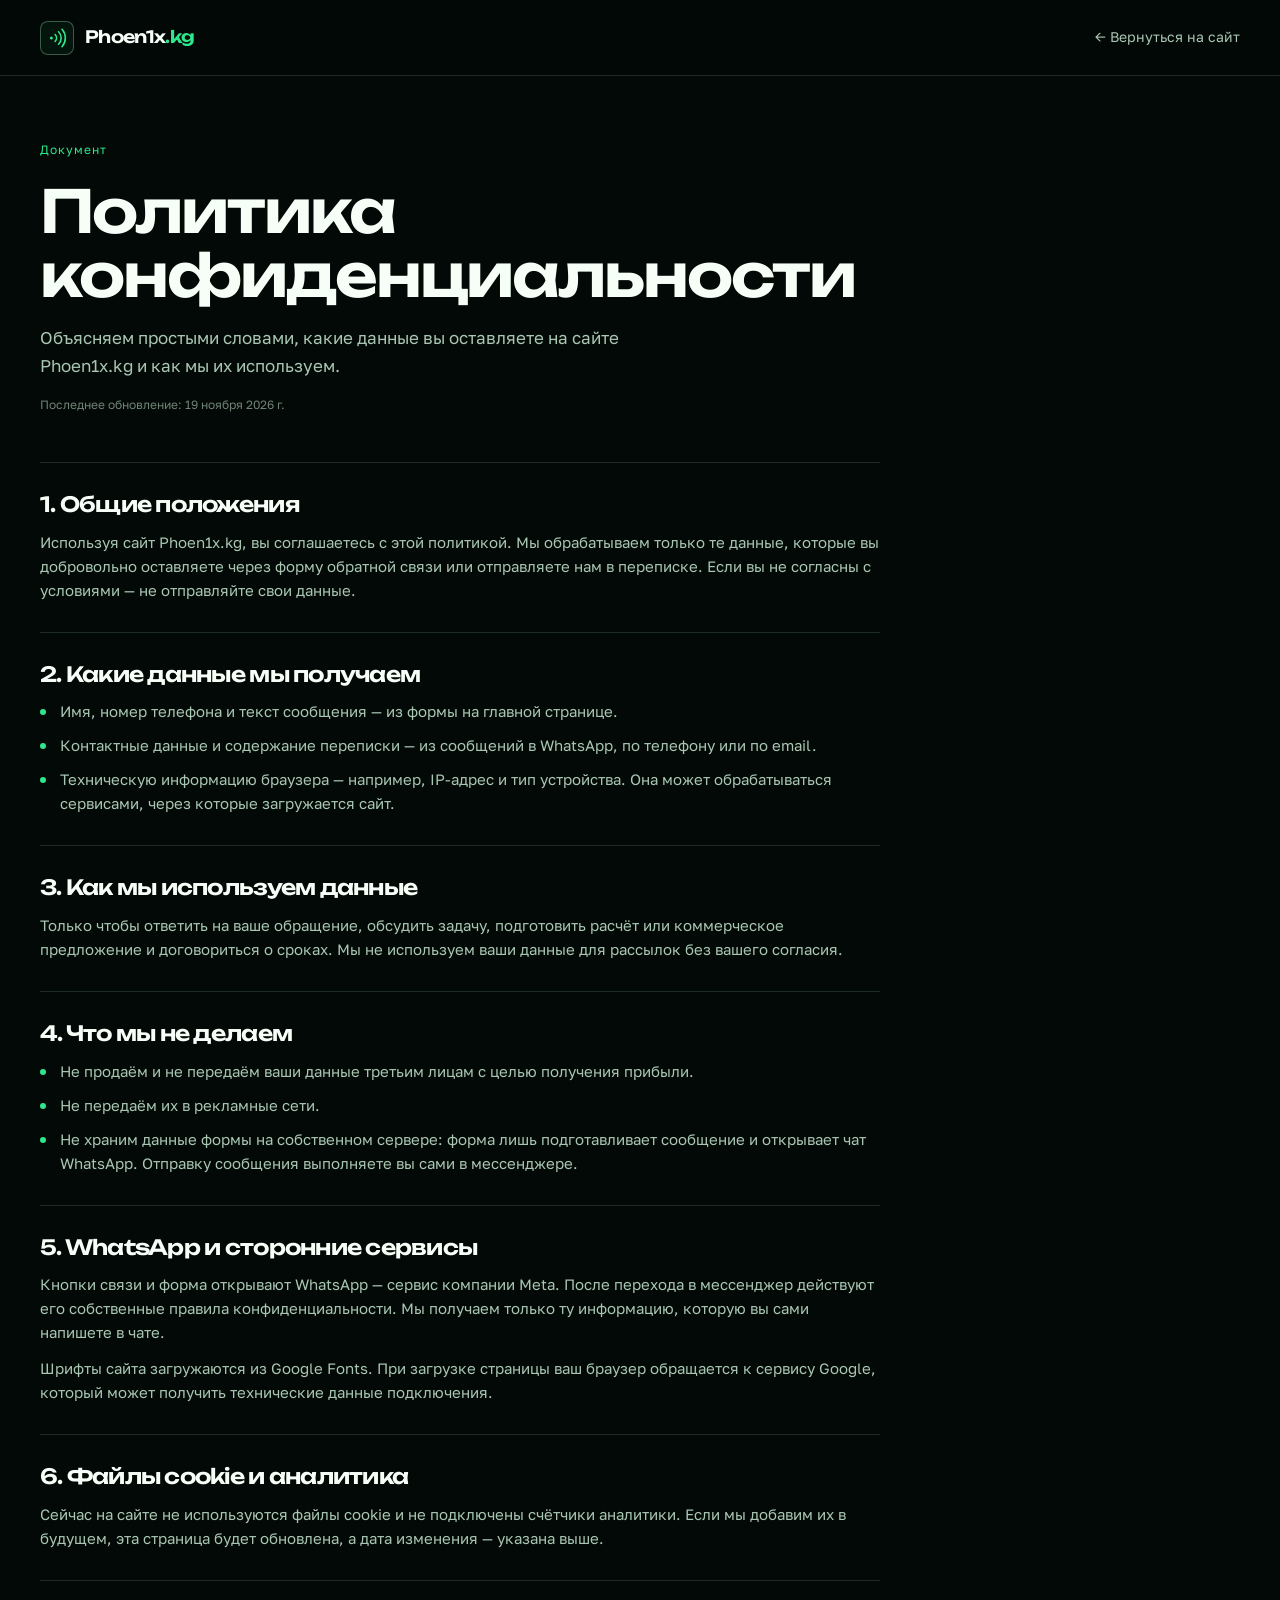
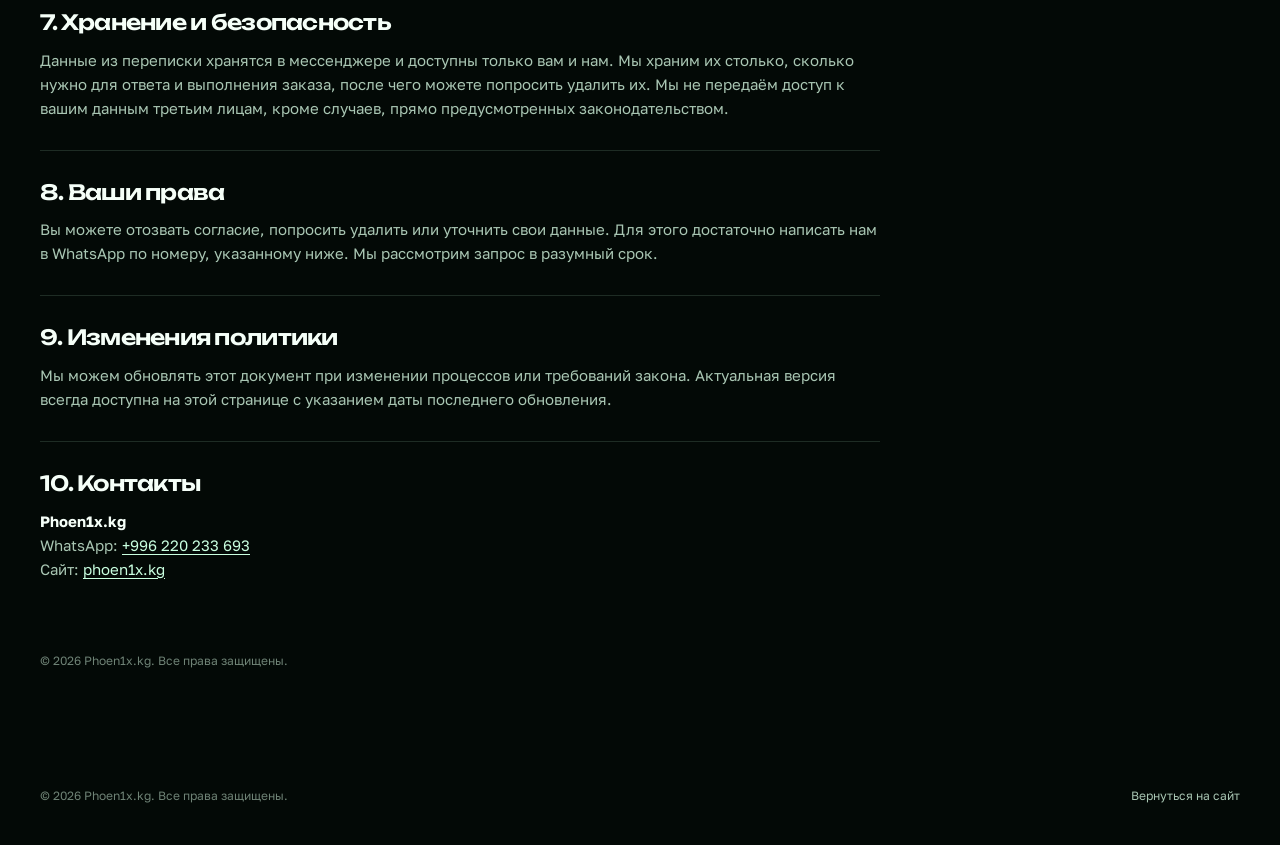
==== commit cea11197: "Simplify header navigation, improve mobile adaptation, darken and increase contrast" ====
--- a/privacy.html
+++ b/privacy.html
@@ -3,10 +3,17 @@
 <head>
   <meta charset="utf-8">
   <meta name="viewport" content="width=device-width, initial-scale=1">
-  <meta name="theme-color" content="#07110D">
+  <meta name="theme-color" content="#030906">
   <meta name="description" content="Политика конфиденциальности Phoen1x.kg — как мы обрабатываем данные, отправленные через сайт и WhatsApp.">
   <title>Политика конфиденциальности — Phoen1x.kg</title>
-  <link rel="icon" href="data:image/svg+xml,%3Csvg xmlns='http://www.w3.org/2000/svg' viewBox='0 0 64 64'%3E%3Crect width='64' height='64' rx='14' fill='%2307110D'/%3E%3Cpath d='M22 24a14 14 0 0 1 0 16M30 19a23 23 0 0 1 0 26M38 14a32 32 0 0 1 0 36' fill='none' stroke='%2334C77B' stroke-width='4' stroke-linecap='round'/%3E%3Ccircle cx='15' cy='32' r='3.5' fill='%2334C77B'/%3E%3C/svg%3E">
+  <meta name="robots" content="index, follow">
+  <link rel="canonical" href="https://phoenixkg.vercel.app/privacy.html">
+  <meta property="og:type" content="website">
+  <meta property="og:site_name" content="Phoen1x.kg">
+  <meta property="og:title" content="Политика конфиденциальности — Phoen1x.kg">
+  <meta property="og:url" content="https://phoenixkg.vercel.app/privacy.html">
+  <meta property="og:locale" content="ru_RU">
+  <link rel="icon" href="data:image/svg+xml,%3Csvg xmlns='http://www.w3.org/2000/svg' viewBox='0 0 64 64'%3E%3Crect width='64' height='64' rx='14' fill='%23030906'/%3E%3Cpath d='M22 24a14 14 0 0 1 0 16M30 19a23 23 0 0 1 0 26M38 14a32 32 0 0 1 0 36' fill='none' stroke='%232EE68B' stroke-width='4' stroke-linecap='round'/%3E%3Ccircle cx='15' cy='32' r='3.5' fill='%232EE68B'/%3E%3C/svg%3E">
   <link rel="preconnect" href="https://fonts.googleapis.com">
   <link rel="preconnect" href="https://fonts.gstatic.com" crossorigin>
   <link href="https://fonts.googleapis.com/css2?family=Golos+Text:wght@400;500;600;700&family=Unbounded:wght@500;600;700;800&display=swap" rel="stylesheet">
--- a/styles.css
+++ b/styles.css
@@ -4,17 +4,17 @@
    ========================================================= */
 
 :root {
-  --bg: #07110d;
-  --bg-soft: #0a1711;
-  --panel: #0d1d15;
-  --panel-2: #11271c;
-  --line: rgba(213, 255, 229, .13);
-  --line-strong: rgba(213, 255, 229, .24);
-  --text: #eef4ee;
-  --muted: #94a99b;
-  --green: #34c77b;
-  --green-soft: #b9f2cd;
-  --cream: #e5dfcf;
+  --bg: #030906;
+  --bg-soft: #06100b;
+  --panel: #091710;
+  --panel-2: #0d2016;
+  --line: rgba(190, 255, 215, .14);
+  --line-strong: rgba(190, 255, 215, .3);
+  --text: #f5fff8;
+  --muted: #a9c6b3;
+  --green: #2ee68b;
+  --green-soft: #c9ffe0;
+  --cream: #eae4d4;
   --radius: 4px;
   --container: 1200px;
   --header-h: 76px;
@@ -69,35 +69,55 @@
 .site-header {
   position: sticky; top: 0; z-index: 50;
   height: var(--header-h);
-  background: rgba(7, 17, 13, .82);
+  background: rgba(3, 9, 6, .88);
   backdrop-filter: blur(18px);
   border-bottom: 1px solid var(--line);
 }
-.header-inner { height: 100%; display: flex; align-items: center; gap: 32px; }
+.header-inner { height: 100%; display: flex; align-items: center; gap: 20px; }
 .brand { display: inline-flex; align-items: center; gap: 11px; flex: none; }
 .brand-mark {
   width: 34px; height: 34px; display: grid; place-items: center;
   border: 1px solid var(--line-strong); border-radius: 8px;
-  color: var(--green); background: rgba(52, 199, 123, .06);
+  color: var(--green); background: rgba(46, 230, 139, .06);
 }
 .brand-mark svg { width: 20px; height: 20px; }
 .brand-name { font-size: 17px; letter-spacing: -.04em; }
 .brand-name span { color: var(--green); }
 
-.nav { display: flex; align-items: center; gap: 26px; margin-left: auto; }
-.nav a { color: var(--muted); font-size: 14px; transition: color .2s; }
+/* Ссылки убраны из строки шапки — меню выезжает по кнопке на любом экране */
+.nav {
+  position: fixed; top: var(--header-h); left: 0; right: 0; z-index: 49;
+  display: flex; flex-direction: column; align-items: stretch; gap: 0;
+  margin: 0; padding: 12px max(16px, calc((100% - var(--container)) / 2)) 24px;
+  background: var(--bg-soft); border-bottom: 1px solid var(--line);
+  transform: translateY(-130%); visibility: hidden; pointer-events: none;
+  transition: transform .3s var(--ease), visibility 0s linear .3s;
+}
+.nav.is-open {
+  transform: translateY(0); visibility: visible; pointer-events: auto;
+  transition: transform .3s var(--ease), visibility 0s;
+}
+.nav a { padding: 13px 4px; border-bottom: 1px solid var(--line); color: var(--muted); font-size: 15px; transition: color .2s; }
 .nav a:hover { color: var(--text); }
-.nav-cta-mobile { display: none; }
-
-.header-actions { display: flex; align-items: center; gap: 12px; }
+.nav-cta-mobile { display: block; color: var(--green) !important; }
+
+.header-actions { display: flex; align-items: center; gap: 10px; margin-left: auto; }
 .header-wa {
   display: inline-flex; align-items: center; gap: 8px;
   padding: 9px 15px; border: 1px solid var(--line-strong); border-radius: 100px;
   font-size: 14px; transition: border-color .2s, background .2s;
 }
 .header-wa svg { width: 17px; height: 17px; color: var(--green); }
-.header-wa:hover { border-color: var(--green); background: rgba(52, 199, 123, .08); }
-.burger { display: none; width: 40px; height: 40px; border: 1px solid var(--line); background: none; border-radius: 8px; padding: 11px 10px; }
+.header-wa:hover { border-color: var(--green); background: rgba(46, 230, 139, .08); }
+.header-inst {
+  display: inline-flex; align-items: center; gap: 8px;
+  padding: 9px 15px; border: 1px solid var(--line-strong); border-radius: 100px;
+  font-size: 14px; transition: border-color .2s, background .2s;
+}
+.header-inst svg { width: 17px; height: 17px; color: var(--green); }
+.header-inst:hover { border-color: var(--green); background: rgba(46, 230, 139, .08); }
+.burger { display: block; width: 40px; height: 40px; border: 1px solid var(--line-strong); background: none; border-radius: 8px; padding: 11px 10px; transition: border-color .2s, background .2s; }
+.burger:hover { border-color: var(--green); background: rgba(46, 230, 139, .08); }
 .burger span { display: block; height: 2px; background: var(--text); margin: 4px 0; transition: transform .25s, opacity .25s; }
 .burger[aria-expanded="true"] span:first-child { transform: translateY(3px) rotate(45deg); }
 .burger[aria-expanded="true"] span:last-child { transform: translateY(-3px) rotate(-45deg); }
@@ -126,13 +146,13 @@
 .hero { position: relative; padding: 84px 0 0; overflow: hidden; border-bottom: 1px solid var(--line); }
 .hero-glow {
   position: absolute; top: -180px; right: -120px; width: 760px; height: 760px;
-  background: radial-gradient(circle, rgba(52, 199, 123, .13), transparent 62%);
+  background: radial-gradient(circle, rgba(46, 230, 139, .13), transparent 62%);
   pointer-events: none;
 }
 .hero-grid { position: relative; display: grid; grid-template-columns: 1.05fr .95fr; gap: 48px; align-items: center; padding-bottom: 86px; }
 .live-badge { display: inline-flex; align-items: center; gap: 9px; color: var(--muted); font-size: 13px; letter-spacing: .01em; }
-.live-dot { width: 7px; height: 7px; border-radius: 50%; background: var(--green); box-shadow: 0 0 0 5px rgba(52, 199, 123, .12); animation: pulse 2.6s infinite; }
-@keyframes pulse { 50% { box-shadow: 0 0 0 9px rgba(52, 199, 123, 0); } }
+.live-dot { width: 7px; height: 7px; border-radius: 50%; background: var(--green); box-shadow: 0 0 0 5px rgba(46, 230, 139, .12); animation: pulse 2.6s infinite; }
+@keyframes pulse { 50% { box-shadow: 0 0 0 9px rgba(46, 230, 139, 0); } }
 
 .hero h1 { font-size: clamp(42px, 5.2vw, 76px); margin: 22px 0 26px; animation: hero-in .8s var(--ease) both; }
 .hero h1 span { color: var(--green); }
@@ -151,11 +171,11 @@
 @keyframes phone-in { from { opacity: 0; transform: translateY(24px) scale(.97); } }
 .phone-frame {
   width: 296px; height: 580px; padding: 9px;
-  border: 1px solid rgba(213, 255, 229, .22); border-radius: 42px;
+  border: 1px solid rgba(190, 255, 215, .22); border-radius: 42px;
   background: linear-gradient(160deg, #1c2c23, #0b1711 60%);
   box-shadow: 0 40px 90px rgba(0, 0, 0, .5), inset 0 1px 0 rgba(255, 255, 255, .08);
 }
-.phone-notch { position: absolute; top: 18px; left: 50%; transform: translateX(-50%); width: 86px; height: 20px; background: #07110d; border-radius: 0 0 12px 12px; z-index: 3; }
+.phone-notch { position: absolute; top: 18px; left: 50%; transform: translateX(-50%); width: 86px; height: 20px; background: #030906; border-radius: 0 0 12px 12px; z-index: 3; }
 .phone-screen { position: relative; height: 100%; overflow: hidden; border-radius: 34px; background: #f6f7f3; color: #101b14; padding: 14px 14px 0; }
 .screen-status { display: flex; justify-content: space-between; font-family: "Unbounded", sans-serif; font-size: 10px; padding: 0 12px 14px; }
 .screen-status-icons { letter-spacing: 1px; }
@@ -221,7 +241,7 @@
   position: absolute; z-index: 3; left: -34px; top: 120px;
   width: 172px; padding: 20px; border-radius: 16px;
   background: linear-gradient(150deg, #183a29, #0c1f16);
-  border: 1px solid rgba(185, 242, 205, .28);
+  border: 1px solid rgba(201, 255, 224, .28);
   box-shadow: 0 24px 50px rgba(0,0,0,.4);
   transform: rotate(-7deg);
   animation: card-float 6s ease-in-out infinite;
@@ -242,7 +262,7 @@
 .demo-controls button.is-active { background: var(--green); color: #05130c; font-weight: 600; }
 
 /* ---------- Ticker ---------- */
-.ticker { overflow: hidden; border-top: 1px solid var(--line); padding: 17px 0; background: rgba(52, 199, 123, .03); }
+.ticker { overflow: hidden; border-top: 1px solid var(--line); padding: 17px 0; background: rgba(46, 230, 139, .03); }
 .ticker-track { display: flex; width: max-content; animation: marquee 34s linear infinite; }
 .ticker-track span { font-family: "Unbounded", sans-serif; font-size: 11px; letter-spacing: .13em; color: #6e8878; white-space: nowrap; }
 .ticker-track i { color: var(--green); font-style: normal; margin: 0 14px; }
@@ -261,7 +281,7 @@
 .problem-item { position: relative; padding: 34px 30px 0 0; border-right: 1px solid var(--line); }
 .problem-item + .problem-item { padding-left: 30px; }
 .problem-item:last-child { border-right: 0; }
-.problem-quote { position: absolute; right: 30px; top: 18px; font-family: "Unbounded", sans-serif; font-size: 72px; line-height: 1; color: rgba(52, 199, 123, .16); }
+.problem-quote { position: absolute; right: 30px; top: 18px; font-family: "Unbounded", sans-serif; font-size: 72px; line-height: 1; color: rgba(46, 230, 139, .16); }
 .problem-item h3 { font-size: 21px; margin-bottom: 14px; }
 .problem-item p { color: var(--muted); font-size: 15px; max-width: 340px; }
 
@@ -269,9 +289,9 @@
 .section-features { background: var(--bg-soft); }
 .feature-grid { display: grid; grid-template-columns: repeat(4, 1fr); border-left: 1px solid var(--line); border-top: 1px solid var(--line); }
 .feature { position: relative; min-height: 240px; padding: 30px 28px; border-right: 1px solid var(--line); border-bottom: 1px solid var(--line); background: rgba(7, 17, 13, .3); transition: background .25s; }
-.feature:hover { background: rgba(52, 199, 123, .05); }
+.feature:hover { background: rgba(46, 230, 139, .05); }
 .feature-icon { width: 42px; height: 42px; display: grid; place-items: center; margin-bottom: 24px; border: 1px solid var(--line-strong); border-radius: 10px; color: var(--green); transition: transform .3s var(--ease), border-color .3s, background .3s; }
-.feature:hover .feature-icon { transform: rotate(-8deg); border-color: var(--green); background: rgba(52,199,123,.08); }
+.feature:hover .feature-icon { transform: rotate(-8deg); border-color: var(--green); background: rgba(46,230,139,.08); }
 .feature-icon svg { width: 21px; height: 21px; }
 .feature h3 { font-size: 19px; margin-bottom: 10px; }
 .feature p { color: var(--muted); font-size: 14px; }
@@ -302,8 +322,8 @@
 .tariff-grid { display: grid; grid-template-columns: repeat(3, 1fr); gap: 16px; align-items: stretch; }
 .tariff { position: relative; padding: 32px 28px; border: 1px solid var(--line); background: rgba(7,17,13,.4); display: flex; flex-direction: column; }
 .tariff-featured { border-color: var(--green); background: var(--panel); animation: featured-glow 5s ease-in-out infinite; }
-@keyframes featured-glow { 0%, 100% { box-shadow: 0 0 0 1px rgba(52,199,123,.25), 0 30px 60px rgba(0,0,0,.25); } 50% { box-shadow: 0 0 0 1px rgba(52,199,123,.55), 0 30px 70px rgba(52,199,123,.12); } }
-.tariff:hover { border-color: rgba(52,199,123,.5); transform: translateY(-4px); }
+@keyframes featured-glow { 0%, 100% { box-shadow: 0 0 0 1px rgba(46,230,139,.25), 0 30px 60px rgba(0,0,0,.25); } 50% { box-shadow: 0 0 0 1px rgba(46,230,139,.55), 0 30px 70px rgba(46,230,139,.12); } }
+.tariff:hover { border-color: rgba(46,230,139,.5); transform: translateY(-4px); }
 .tariff { transition: transform .3s var(--ease), border-color .3s; }
 .tariff-badge { position: absolute; top: -13px; left: 28px; background: var(--green); color: #05130c; font-size: 11px; font-weight: 700; padding: 5px 12px; border-radius: 100px; }
 .tariff-top h3 { font-size: 24px; margin-bottom: 10px; }
@@ -343,7 +363,7 @@
 .calc-label { display: block; font-size: 14px; margin-bottom: 10px; }
 .plate-count-row { display: flex; align-items: center; gap: 8px; }
 .step-btn { width: 42px; height: 44px; flex: none; border: 1px solid var(--line-strong); background: var(--bg); border-radius: var(--radius); font-size: 20px; line-height: 1; transition: border-color .2s, color .2s, background .2s; }
-.step-btn:hover { border-color: var(--green); color: var(--green); background: rgba(52,199,123,.06); }
+.step-btn:hover { border-color: var(--green); color: var(--green); background: rgba(46,230,139,.06); }
 .plate-count-row input { max-width: 110px; text-align: center; }
 .plate-count-row input.bump { animation: bump .28s var(--ease); }
 @keyframes bump { 50% { transform: scale(1.05); border-color: var(--green); } }
@@ -351,27 +371,27 @@
 
 .plate-options { display: grid; grid-template-columns: repeat(3, 1fr); gap: 10px; }
 .plate-option { position: relative; display: flex; flex-direction: column; align-items: center; gap: 5px; padding: 14px 6px 12px; border: 1px solid var(--line-strong); border-radius: 8px; background: var(--bg); cursor: pointer; transition: transform .25s var(--ease), border-color .25s, background .25s; }
-.plate-option:hover { transform: translateY(-3px); border-color: rgba(52,199,123,.5); }
-.plate-option.is-selected { border-color: var(--green); background: rgba(52,199,123,.08); }
+.plate-option:hover { transform: translateY(-3px); border-color: rgba(46,230,139,.5); }
+.plate-option.is-selected { border-color: var(--green); background: rgba(46,230,139,.08); }
 .plate-option input { position: absolute; width: 1px; height: 1px; opacity: 0; }
 .plate-option:focus-within { outline: 2px solid var(--green); outline-offset: 3px; }
 .plate-visual-wrap { display: grid; place-items: center; height: 52px; }
 .plate-visual { display: block; position: relative; border-radius: 5px; }
-.plate-visual-card { width: 62px; height: 37px; background: linear-gradient(135deg, #2b7a4f, #123d28); border: 1px solid rgba(185,242,205,.45); box-shadow: 0 6px 12px rgba(0,0,0,.35); }
-.plate-visual-card i { position: absolute; left: 7px; top: 8px; width: 12px; height: 9px; border: 1px solid rgba(185,242,205,.6); border-radius: 2px; }
-.plate-visual-card::after { content: ""; position: absolute; right: 7px; bottom: 8px; width: 18px; height: 2px; background: rgba(185,242,205,.5); }
-.plate-visual-plastic { width: 60px; height: 44px; background: linear-gradient(135deg, rgba(185,242,205,.32), rgba(52,199,123,.1)); border: 1px solid rgba(185,242,205,.55); box-shadow: inset 0 1px 0 rgba(255,255,255,.3), 0 8px 14px rgba(0,0,0,.35); }
+.plate-visual-card { width: 62px; height: 37px; background: linear-gradient(135deg, #2b7a4f, #123d28); border: 1px solid rgba(201,255,224,.45); box-shadow: 0 6px 12px rgba(0,0,0,.35); }
+.plate-visual-card i { position: absolute; left: 7px; top: 8px; width: 12px; height: 9px; border: 1px solid rgba(201,255,224,.6); border-radius: 2px; }
+.plate-visual-card::after { content: ""; position: absolute; right: 7px; bottom: 8px; width: 18px; height: 2px; background: rgba(201,255,224,.5); }
+.plate-visual-plastic { width: 60px; height: 44px; background: linear-gradient(135deg, rgba(201,255,224,.32), rgba(46,230,139,.1)); border: 1px solid rgba(201,255,224,.55); box-shadow: inset 0 1px 0 rgba(255,255,255,.3), 0 8px 14px rgba(0,0,0,.35); }
 .plate-visual-wood { width: 58px; height: 48px; background: repeating-linear-gradient(90deg, #6b4526, #6b4526 4px, #7a512e 4px, #7a512e 8px); border: 1px solid #9a6b41; box-shadow: 0 8px 14px rgba(0,0,0,.35); }
 .plate-name { font-size: 12px; }
 .plate-price { font-size: 10px; color: var(--green); }
 .plate-check { position: absolute; top: 8px; right: 8px; width: 14px; height: 14px; padding: 2px; border-radius: 50%; background: var(--green); color: #05130c; opacity: 0; transform: scale(.5); transition: opacity .25s, transform .25s var(--ease); }
 .plate-option.is-selected .plate-check { opacity: 1; transform: scale(1); }
-.calc-result { position: relative; overflow: hidden; margin-top: 28px; padding: 24px; border: 1px solid var(--green); background: rgba(52,199,123,.06); }
-.calc-result::before { content: ""; position: absolute; inset: 0; pointer-events: none; background: linear-gradient(110deg, transparent 30%, rgba(185,242,205,.16) 50%, transparent 70%); transform: translateX(-100%); }
+.calc-result { position: relative; overflow: hidden; margin-top: 28px; padding: 24px; border: 1px solid var(--green); background: rgba(46,230,139,.06); }
+.calc-result::before { content: ""; position: absolute; inset: 0; pointer-events: none; background: linear-gradient(110deg, transparent 30%, rgba(201,255,224,.16) 50%, transparent 70%); transform: translateX(-100%); }
 .calc-result.is-updating::before { animation: sweep .65s var(--ease); }
 @keyframes sweep { to { transform: translateX(100%); } }
 .calc-result-label { display: flex; align-items: center; gap: 9px; font-size: 12px; color: var(--muted); }
-.calc-result-label::before { content: ""; width: 6px; height: 6px; flex: none; border-radius: 50%; background: var(--green); box-shadow: 0 0 0 4px rgba(52,199,123,.12); }
+.calc-result-label::before { content: ""; width: 6px; height: 6px; flex: none; border-radius: 50%; background: var(--green); box-shadow: 0 0 0 4px rgba(46,230,139,.12); }
 #estimate { display: block; font-size: clamp(32px, 4vw, 46px); color: var(--green-soft); margin: 8px 0 4px; transition: color .2s, transform .25s var(--ease); transform-origin: left center; }
 #estimate.is-changing { color: var(--green); transform: scale(1.025); }
 #breakdown { min-height: 20px; font-size: 12px; color: var(--muted); }
@@ -434,7 +454,7 @@
 .footer-top nav a:hover { color: var(--green); }
 .footer-bottom { display: flex; justify-content: space-between; gap: 20px; padding-top: 24px; border-top: 1px solid var(--line); font-size: 12px; color: #6f8376; }
 
-.floating-wa { position: fixed; right: 22px; bottom: 22px; z-index: 40; width: 52px; height: 52px; display: grid; place-items: center; border-radius: 50%; background: var(--green); color: #05130c; box-shadow: 0 10px 30px rgba(52,199,123,.25); transition: transform .2s, background .2s; }
+.floating-wa { position: fixed; right: 22px; bottom: 22px; z-index: 40; width: 52px; height: 52px; display: grid; place-items: center; border-radius: 50%; background: var(--green); color: #05130c; box-shadow: 0 10px 30px rgba(46,230,139,.25); transition: transform .2s, background .2s; }
 .floating-wa svg { width: 26px; height: 26px; }
 .floating-wa:hover { transform: translateY(-3px); background: #5ee49a; }
 
@@ -483,19 +503,8 @@
 @media (max-width: 860px) {
   :root { --header-h: 66px; }
   .container { width: min(var(--container), calc(100% - 32px)); }
-  .burger { display: block; }
-  .header-wa span { display: none; }
-  .header-wa { padding: 9px; }
-  .nav {
-    position: fixed; top: var(--header-h); left: 0; right: 0;
-    flex-direction: column; align-items: stretch; gap: 0;
-    background: var(--bg-soft); border-bottom: 1px solid var(--line);
-    padding: 12px 16px 24px; margin: 0;
-    transform: translateY(-130%); transition: transform .3s var(--ease); z-index: 49;
-  }
-  .nav.is-open { transform: translateY(0); }
-  .nav a { padding: 13px 4px; border-bottom: 1px solid var(--line); font-size: 15px; }
-  .nav-cta-mobile { display: block !important; color: var(--green) !important; }
+  .header-wa span, .header-inst span { display: none; }
+  .header-wa, .header-inst { padding: 9px; }
   .hero { padding-top: 54px; }
   .hero-grid { grid-template-columns: 1fr; gap: 60px; padding-bottom: 60px; }
   .hero-copy { text-align: left; }
@@ -520,6 +529,14 @@
 }
 
 @media (max-width: 520px) {
+  .header-inner { gap: 10px; }
+  .brand { gap: 8px; }
+  .brand-mark { width: 30px; height: 30px; }
+  .brand-mark svg { width: 18px; height: 18px; }
+  .brand-name { font-size: 15px; }
+  .header-actions { gap: 6px; }
+  .header-wa, .header-inst { padding: 8px; }
+  .burger { width: 36px; height: 36px; padding: 9px 8px; }
   .hero h1 { font-size: 36px; }
   .hero-lead { font-size: 15px; }
   .hero-facts { gap: 0; }
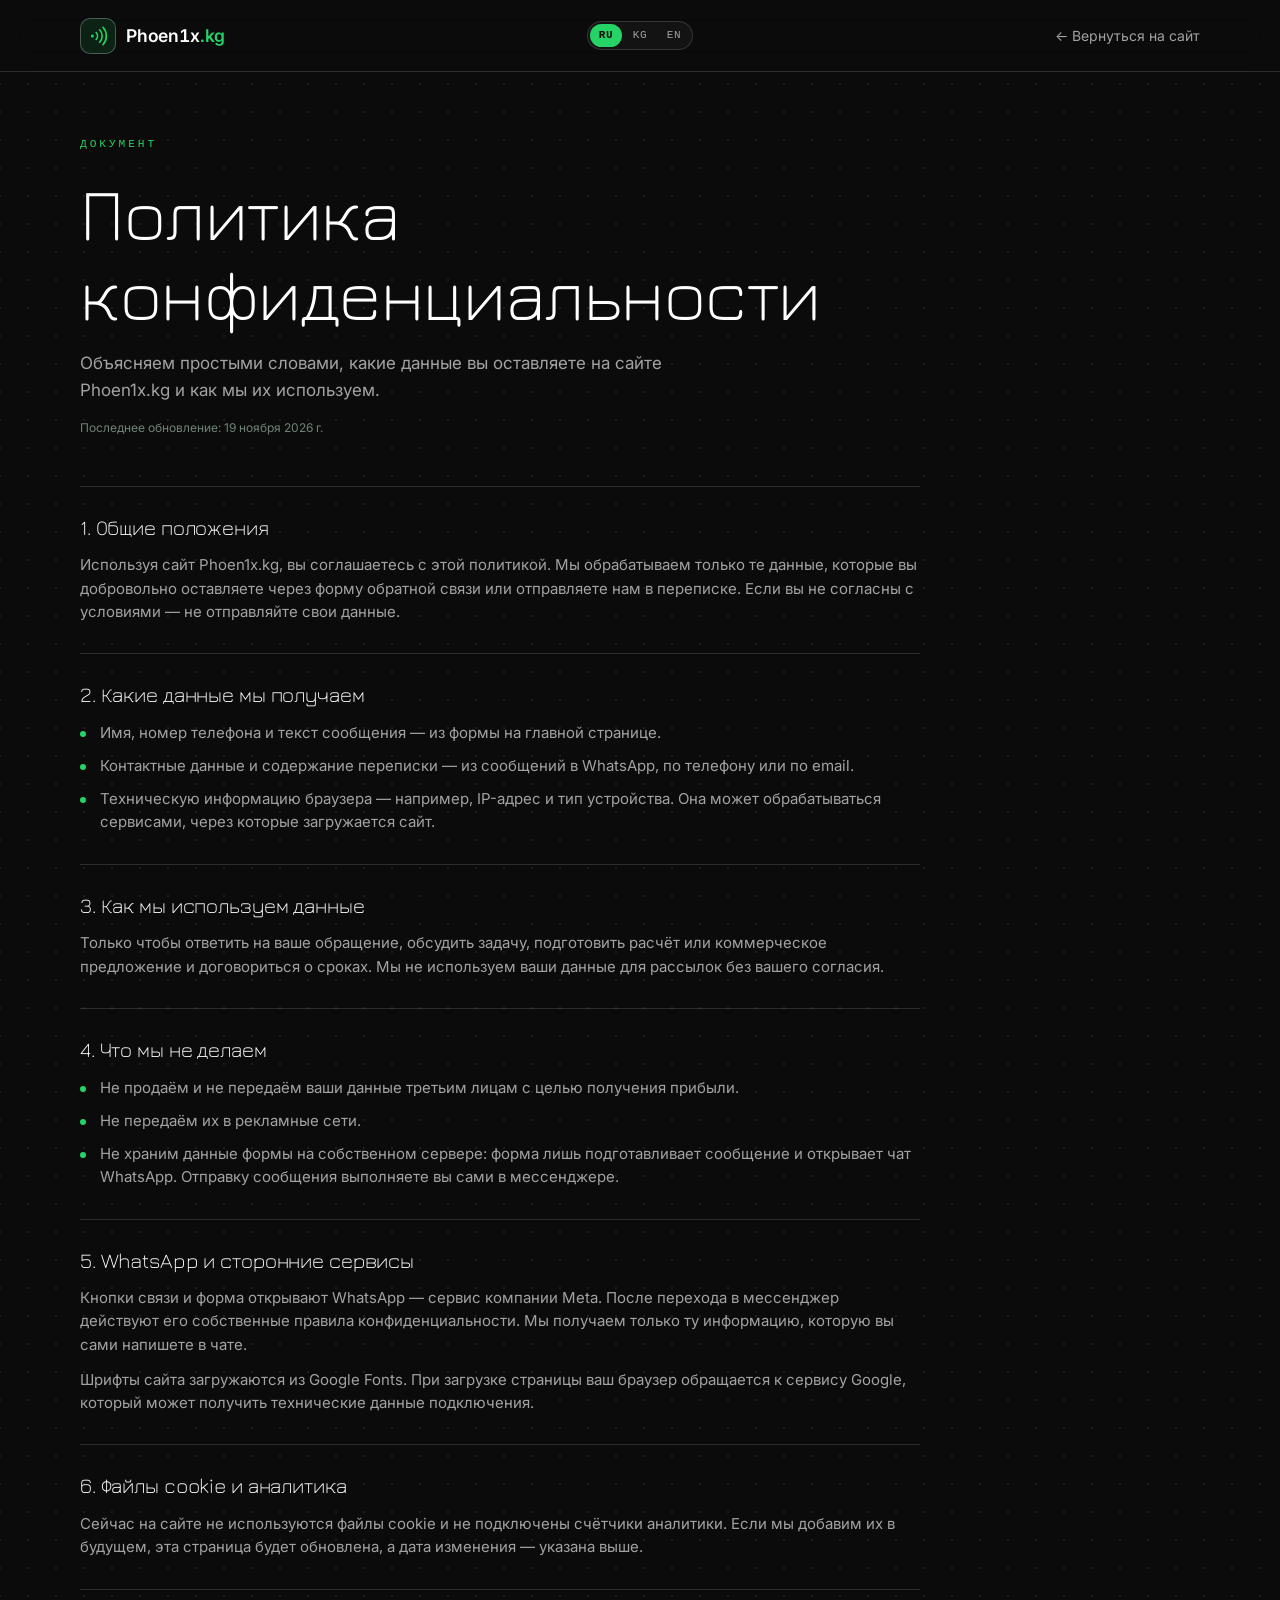
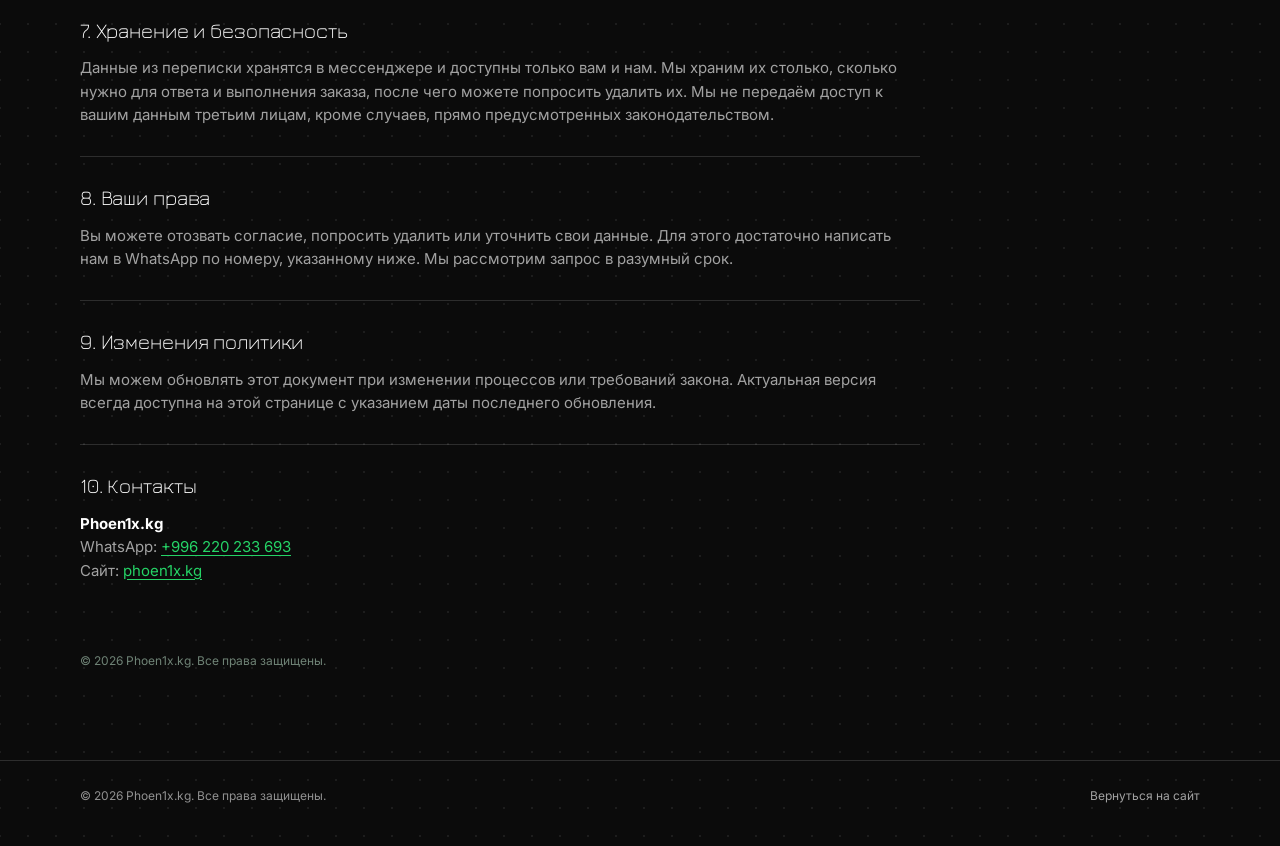
==== commit ccdb2fd5: "Add RU/KY/EN language switcher and iweb visual style" ====
--- a/privacy.html
+++ b/privacy.html
@@ -3,7 +3,7 @@
 <head>
   <meta charset="utf-8">
   <meta name="viewport" content="width=device-width, initial-scale=1">
-  <meta name="theme-color" content="#030906">
+  <meta name="theme-color" content="#0b0b0b">
   <meta name="description" content="Политика конфиденциальности Phoen1x.kg — как мы обрабатываем данные, отправленные через сайт и WhatsApp.">
   <title>Политика конфиденциальности — Phoen1x.kg</title>
   <meta name="robots" content="index, follow">
@@ -13,10 +13,10 @@
   <meta property="og:title" content="Политика конфиденциальности — Phoen1x.kg">
   <meta property="og:url" content="https://phoenixkg.vercel.app/privacy.html">
   <meta property="og:locale" content="ru_RU">
-  <link rel="icon" href="data:image/svg+xml,%3Csvg xmlns='http://www.w3.org/2000/svg' viewBox='0 0 64 64'%3E%3Crect width='64' height='64' rx='14' fill='%23030906'/%3E%3Cpath d='M22 24a14 14 0 0 1 0 16M30 19a23 23 0 0 1 0 26M38 14a32 32 0 0 1 0 36' fill='none' stroke='%232EE68B' stroke-width='4' stroke-linecap='round'/%3E%3Ccircle cx='15' cy='32' r='3.5' fill='%232EE68B'/%3E%3C/svg%3E">
+  <link rel="icon" href="data:image/svg+xml,%3Csvg xmlns='http://www.w3.org/2000/svg' viewBox='0 0 64 64'%3E%3Crect width='64' height='64' rx='14' fill='%230b0b0b'/%3E%3Cpath d='M22 24a14 14 0 0 1 0 16M30 19a23 23 0 0 1 0 26M38 14a32 32 0 0 1 0 36' fill='none' stroke='%2325d366' stroke-width='4' stroke-linecap='round'/%3E%3Ccircle cx='15' cy='32' r='3.5' fill='%2325d366'/%3E%3C/svg%3E">
   <link rel="preconnect" href="https://fonts.googleapis.com">
   <link rel="preconnect" href="https://fonts.gstatic.com" crossorigin>
-  <link href="https://fonts.googleapis.com/css2?family=Golos+Text:wght@400;500;600;700&family=Unbounded:wght@500;600;700;800&display=swap" rel="stylesheet">
+  <link href="https://fonts.googleapis.com/css2?family=Inter:wght@300;400;500;600;700&family=Jura:wght@300;400;500;600;700&display=swap" rel="stylesheet">
   <link rel="stylesheet" href="styles.css">
 </head>
 <body>
@@ -33,6 +33,11 @@
         <span class="brand-mark"><svg aria-hidden="true"><use href="#i-nfc"/></svg></span>
         <span class="brand-name">Phoen1x<span>.kg</span></span>
       </a>
+      <div class="lang-switch legal-lang" role="group" aria-label="Язык / Тил / Language">
+        <button type="button" data-lang="ru" class="is-active" aria-pressed="true">RU</button>
+        <button type="button" data-lang="ky" aria-pressed="false">KG</button>
+        <button type="button" data-lang="en" aria-pressed="false">EN</button>
+      </div>
       <a class="header-return" href="index.html">← Вернуться на сайт</a>
     </div>
   </header>
@@ -118,5 +123,6 @@
     </div>
   </footer>
 
+  <script src="i18n.js"></script>
 </body>
 </html>
--- a/styles.css
+++ b/styles.css
@@ -4,21 +4,32 @@
    ========================================================= */
 
 :root {
-  --bg: #030906;
-  --bg-soft: #06100b;
-  --panel: #091710;
-  --panel-2: #0d2016;
-  --line: rgba(190, 255, 215, .14);
-  --line-strong: rgba(190, 255, 215, .3);
-  --text: #f5fff8;
-  --muted: #a9c6b3;
-  --green: #2ee68b;
-  --green-soft: #c9ffe0;
-  --cream: #eae4d4;
-  --radius: 4px;
-  --container: 1200px;
-  --header-h: 76px;
+  /* Точные токены iweb.kg */
+  --bg: #0b0b0b;
+  --bg2: #121412;
+  --bg3: #1a1e1b;
+  --bg-soft: #0f2418;
+  --panel: var(--bg2);
+  --panel-2: var(--bg3);
+  --fg: #fff;
+  --text: var(--fg);
+  --muted: #ffffff9e;
+  --faint: #ffffff8c;
+  --hair: #ffffff24;
+  --hair2: #ffffff42;
+  --line: var(--hair);
+  --line-strong: var(--hair2);
+  --green: #25d366;
+  --green-soft: #25d3661f;
+  --green-border: #25d36666;
+  --cream: var(--fg);
+  --radius: 12px;
+  --container: 1120px;
+  --header-h: 72px;
   --ease: cubic-bezier(.2, .7, .2, 1);
+  --display: "Jura", "Inter", system-ui, sans-serif;
+  --mono: "Geist Mono", ui-monospace, "SF Mono", Menlo, monospace;
+  --body-font: "Inter", system-ui, -apple-system, "Segoe UI", Roboto, sans-serif;
 }
 
 *, *::before, *::after { box-sizing: border-box; }
@@ -27,21 +38,32 @@
 
 body {
   margin: 0;
-  background: var(--bg);
-  color: var(--text);
-  font-family: "Golos Text", system-ui, -apple-system, sans-serif;
+  background-color: var(--bg);
+  background-image: radial-gradient(#ffffff13 1px, #0000 1.4px);
+  background-position: 14px 14px;
+  background-size: 28px 28px;
+  color: var(--fg);
+  font-family: var(--body-font);
   font-size: 16px;
-  line-height: 1.6;
+  line-height: 1.55;
   -webkit-font-smoothing: antialiased;
   overflow-x: hidden;
 }
 
-h1, h2, h3, .brand-name, .tariff-price strong, #estimate {
-  font-family: "Unbounded", "Golos Text", sans-serif;
-  font-weight: 600;
-  letter-spacing: -.035em;
+h1, h2, h3 {
+  font-family: var(--display);
+  font-weight: 300;
+  letter-spacing: -.006em;
   line-height: 1.08;
   margin: 0;
+  text-wrap: balance;
+}
+h1 { font-size: clamp(2.5rem, 7.5vw, 4.6rem); }
+h2 { font-size: clamp(1.9rem, 5vw, 3rem); }
+h3 { font-size: 1.25rem; font-weight: 500; }
+.brand-name, .tariff-price strong, #estimate, .roll-number {
+  font-family: var(--display);
+  font-variant-numeric: tabular-nums;
 }
 
 p { margin: 0; }
@@ -58,7 +80,7 @@
 
 /* Числа-одометры: фиксированная ширина цифр, без дёргания вёрстки */
 .roll-number { display: inline-block; font-variant-numeric: tabular-nums; transition: color .3s; }
-.roll-number.is-rolling { color: var(--green-soft); }
+.roll-number.is-rolling { color: var(--green); }
 .tariff-price strong .roll-number { color: inherit; font-size: inherit; }
 #estimate { font-variant-numeric: tabular-nums; }
 
@@ -69,19 +91,20 @@
 .site-header {
   position: sticky; top: 0; z-index: 50;
   height: var(--header-h);
-  background: rgba(3, 9, 6, .88);
-  backdrop-filter: blur(18px);
-  border-bottom: 1px solid var(--line);
-}
-.header-inner { height: 100%; display: flex; align-items: center; gap: 20px; }
-.brand { display: inline-flex; align-items: center; gap: 11px; flex: none; }
+  background: #0b0b0bd1;
+  -webkit-backdrop-filter: blur(14px);
+  backdrop-filter: blur(14px);
+  border-bottom: 1px solid var(--hair);
+}
+.header-inner { height: 100%; display: flex; align-items: center; gap: 14px; }
+.brand { display: inline-flex; align-items: center; gap: 10px; flex: none; }
 .brand-mark {
-  width: 34px; height: 34px; display: grid; place-items: center;
-  border: 1px solid var(--line-strong); border-radius: 8px;
-  color: var(--green); background: rgba(46, 230, 139, .06);
+  width: 36px; height: 36px; display: grid; place-items: center;
+  border: 1px solid var(--hair2); border-radius: 10px;
+  color: var(--green); background: var(--green-soft);
 }
 .brand-mark svg { width: 20px; height: 20px; }
-.brand-name { font-size: 17px; letter-spacing: -.04em; }
+.brand-name { font-family: var(--body-font); font-size: 1.1rem; font-weight: 600; letter-spacing: -.01em; }
 .brand-name span { color: var(--green); }
 
 /* Ссылки убраны из строки шапки — меню выезжает по кнопке на любом экране */
@@ -89,7 +112,7 @@
   position: fixed; top: var(--header-h); left: 0; right: 0; z-index: 49;
   display: flex; flex-direction: column; align-items: stretch; gap: 0;
   margin: 0; padding: 12px max(16px, calc((100% - var(--container)) / 2)) 24px;
-  background: var(--bg-soft); border-bottom: 1px solid var(--line);
+  background: #0b0b0bf5; border-bottom: 1px solid var(--hair);
   transform: translateY(-130%); visibility: hidden; pointer-events: none;
   transition: transform .3s var(--ease), visibility 0s linear .3s;
 }
@@ -97,73 +120,93 @@
   transform: translateY(0); visibility: visible; pointer-events: auto;
   transition: transform .3s var(--ease), visibility 0s;
 }
-.nav a { padding: 13px 4px; border-bottom: 1px solid var(--line); color: var(--muted); font-size: 15px; transition: color .2s; }
-.nav a:hover { color: var(--text); }
+.nav a { padding: 13px 4px; border-bottom: 1px solid var(--hair); color: var(--muted); font-size: .9rem; transition: color .2s; }
+.nav a:hover { color: var(--fg); }
 .nav-cta-mobile { display: block; color: var(--green) !important; }
 
 .header-actions { display: flex; align-items: center; gap: 10px; margin-left: auto; }
-.header-wa {
-  display: inline-flex; align-items: center; gap: 8px;
-  padding: 9px 15px; border: 1px solid var(--line-strong); border-radius: 100px;
-  font-size: 14px; transition: border-color .2s, background .2s;
-}
-.header-wa svg { width: 17px; height: 17px; color: var(--green); }
-.header-wa:hover { border-color: var(--green); background: rgba(46, 230, 139, .08); }
-.header-inst {
-  display: inline-flex; align-items: center; gap: 8px;
-  padding: 9px 15px; border: 1px solid var(--line-strong); border-radius: 100px;
-  font-size: 14px; transition: border-color .2s, background .2s;
-}
-.header-inst svg { width: 17px; height: 17px; color: var(--green); }
-.header-inst:hover { border-color: var(--green); background: rgba(46, 230, 139, .08); }
-.burger { display: block; width: 40px; height: 40px; border: 1px solid var(--line-strong); background: none; border-radius: 8px; padding: 11px 10px; transition: border-color .2s, background .2s; }
-.burger:hover { border-color: var(--green); background: rgba(46, 230, 139, .08); }
-.burger span { display: block; height: 2px; background: var(--text); margin: 4px 0; transition: transform .25s, opacity .25s; }
+
+/* Переключатель языка — как у iweb */
+.lang-switch {
+  display: inline-flex; align-items: center; gap: 2px; flex: none;
+  padding: 2px; border: 1px solid var(--hair); border-radius: 999px;
+  background: rgba(255, 255, 255, .04);
+}
+.lang-switch button {
+  min-width: 32px; padding: 6px 8px; border: 0; border-radius: 999px;
+  background: none; color: rgba(255, 255, 255, .6);
+  font-family: var(--mono); font-size: 11px; font-weight: 500;
+  letter-spacing: .06em; line-height: 1;
+  transition: color .2s, background .2s;
+}
+.lang-switch button:hover { color: var(--fg); }
+.lang-switch button.is-active { background: var(--green); color: #0b0b0b; font-weight: 600; }
+.legal-lang { margin-left: auto; }
+
+.header-wa, .header-inst {
+  display: inline-flex; align-items: center; justify-content: center; gap: 8px;
+  min-height: 40px; padding: 0 14px;
+  border: 1px solid var(--hair2); border-radius: 999px;
+  background: transparent; font-size: .85rem; font-weight: 500;
+  transition: border-color .2s, background .2s, transform .15s;
+}
+.header-wa svg, .header-inst svg { width: 16px; height: 16px; color: var(--green); }
+.header-wa:hover, .header-inst:hover { border-color: var(--green); background: var(--green-soft); transform: translateY(-1px); }
+.burger {
+  display: block; width: 40px; height: 40px; flex: none;
+  border: 1px solid var(--hair2); background: none; border-radius: 10px; padding: 11px 10px;
+  transition: border-color .2s, background .2s;
+}
+.burger:hover { border-color: var(--green); background: var(--green-soft); }
+.burger span { display: block; height: 2px; background: var(--fg); margin: 4px 0; transition: transform .25s, opacity .25s; }
 .burger[aria-expanded="true"] span:first-child { transform: translateY(3px) rotate(45deg); }
 .burger[aria-expanded="true"] span:last-child { transform: translateY(-3px) rotate(-45deg); }
 
 /* ---------- Buttons ---------- */
 .btn {
-  position: relative; overflow: hidden;
-  display: inline-flex; align-items: center; justify-content: center; gap: 12px;
-  min-height: 52px; padding: 0 24px; border-radius: var(--radius);
-  font-size: 15px; font-weight: 600; border: 1px solid transparent;
-  transition: transform .2s var(--ease), background .2s, border-color .2s, color .2s;
-}
-.btn::after { content: ""; position: absolute; top: 0; left: -60%; width: 40%; height: 100%; background: linear-gradient(90deg, transparent, rgba(255,255,255,.18), transparent); transform: skewX(-20deg); transition: left .6s var(--ease); pointer-events: none; }
-.btn:hover::after { left: 120%; }
+  display: inline-flex; align-items: center; justify-content: center; gap: 10px;
+  min-height: 52px; padding: 0 22px; border-radius: 999px;
+  font-size: .95rem; font-weight: 600; border: 1px solid var(--hair2);
+  background: transparent; white-space: nowrap;
+  transition: transform .15s var(--ease), background .2s, border-color .2s, color .2s;
+}
+.btn:hover { transform: translateY(-1px); }
 .btn svg { width: 18px; height: 18px; transition: transform .2s; }
 .btn:hover svg { transform: translateX(4px); }
-.btn:active { transform: translateY(1px); }
-.btn-primary { background: var(--green); color: #05130c; }
-.btn-primary:hover { background: #5ee49a; }
-.btn-ghost { border-color: var(--line-strong); color: var(--text); }
-.btn-ghost:hover { border-color: var(--green); color: var(--green-soft); }
-.btn-outline { border-color: var(--line-strong); color: var(--text); width: 100%; }
-.btn-outline:hover { border-color: var(--green); color: var(--green-soft); }
+.btn:active { transform: translateY(0); }
+.btn-primary { background: var(--green); border-color: var(--green); color: #0b0b0b; }
+.btn-primary:hover { background: #3ee081; border-color: #3ee081; }
+.btn-ghost { border-color: var(--hair2); color: var(--fg); }
+.btn-ghost:hover { border-color: var(--green); background: var(--green-soft); }
+.btn-outline { border-color: var(--hair2); color: var(--fg); width: 100%; }
+.btn-outline:hover { border-color: var(--green); background: var(--green-soft); }
 
 /* ---------- Hero ---------- */
-.hero { position: relative; padding: 84px 0 0; overflow: hidden; border-bottom: 1px solid var(--line); }
+.hero { position: relative; padding: 88px 0 0; overflow: hidden; border-bottom: 1px solid var(--hair); }
 .hero-glow {
   position: absolute; top: -180px; right: -120px; width: 760px; height: 760px;
-  background: radial-gradient(circle, rgba(46, 230, 139, .13), transparent 62%);
+  background: radial-gradient(circle, #25d3661f, transparent 62%);
   pointer-events: none;
 }
 .hero-grid { position: relative; display: grid; grid-template-columns: 1.05fr .95fr; gap: 48px; align-items: center; padding-bottom: 86px; }
-.live-badge { display: inline-flex; align-items: center; gap: 9px; color: var(--muted); font-size: 13px; letter-spacing: .01em; }
-.live-dot { width: 7px; height: 7px; border-radius: 50%; background: var(--green); box-shadow: 0 0 0 5px rgba(46, 230, 139, .12); animation: pulse 2.6s infinite; }
-@keyframes pulse { 50% { box-shadow: 0 0 0 9px rgba(46, 230, 139, 0); } }
-
-.hero h1 { font-size: clamp(42px, 5.2vw, 76px); margin: 22px 0 26px; animation: hero-in .8s var(--ease) both; }
+.live-badge {
+  display: inline-flex; align-items: center; gap: 9px;
+  color: var(--muted); font-family: var(--mono); font-size: .7rem;
+  letter-spacing: .26em; text-transform: uppercase;
+}
+.live-dot { width: 7px; height: 7px; border-radius: 50%; background: var(--green); box-shadow: 0 0 0 5px #25d3661f; animation: pulse 2.6s infinite; }
+@keyframes pulse { 50% { box-shadow: 0 0 0 9px #25d36600; } }
+
+.hero h1 { margin: 14px 0 16px; animation: hero-in .8s var(--ease) both; }
 .hero h1 span { color: var(--green); }
 @keyframes hero-in { from { opacity: 0; transform: translateY(18px); } }
-.hero-lead { max-width: 560px; color: var(--muted); font-size: 17px; }
+.hero-lead { max-width: 560px; color: var(--muted); font-size: 1.05rem; }
 .hero-actions { display: flex; flex-wrap: wrap; gap: 12px; margin-top: 34px; }
-.hero-facts { display: flex; flex-wrap: wrap; gap: 0; margin-top: 54px; border-top: 1px solid var(--line); }
-.hero-facts div { padding: 20px 26px 0 0; margin-right: 26px; border-right: 1px solid var(--line); }
-.hero-facts div:last-child { border-right: 0; margin-right: 0; }
-.hero-facts strong { display: block; font-family: "Unbounded", sans-serif; font-size: 17px; color: var(--cream); }
-.hero-facts span { font-size: 13px; color: var(--muted); }
+.hero-facts { display: grid; grid-template-columns: repeat(3, minmax(0, 1fr)); margin-top: 54px; border-top: 1px solid var(--hair); }
+.hero-facts div { min-width: 0; padding: 20px 18px 0 0; }
+.hero-facts div + div { padding-left: 18px; border-left: 1px solid var(--hair); }
+.hero-facts strong { display: block; font-family: var(--display); font-size: 17px; line-height: 1.25; color: var(--fg); }
+.hero-facts span { display: block; font-size: 13px; line-height: 1.4; color: var(--muted); }
 
 /* ---------- Phone demo ---------- */
 .hero-visual { position: relative; display: flex; flex-direction: column; align-items: center; min-height: 620px; justify-content: center; }
@@ -175,9 +218,9 @@
   background: linear-gradient(160deg, #1c2c23, #0b1711 60%);
   box-shadow: 0 40px 90px rgba(0, 0, 0, .5), inset 0 1px 0 rgba(255, 255, 255, .08);
 }
-.phone-notch { position: absolute; top: 18px; left: 50%; transform: translateX(-50%); width: 86px; height: 20px; background: #030906; border-radius: 0 0 12px 12px; z-index: 3; }
+.phone-notch { position: absolute; top: 18px; left: 50%; transform: translateX(-50%); width: 86px; height: 20px; background: #0b0b0b; border-radius: 0 0 12px 12px; z-index: 3; }
 .phone-screen { position: relative; height: 100%; overflow: hidden; border-radius: 34px; background: #f6f7f3; color: #101b14; padding: 14px 14px 0; }
-.screen-status { display: flex; justify-content: space-between; font-family: "Unbounded", sans-serif; font-size: 10px; padding: 0 12px 14px; }
+.screen-status { display: flex; justify-content: space-between; font-family: var(--display); font-size: 10px; padding: 0 12px 14px; }
 .screen-status-icons { letter-spacing: 1px; }
 
 .screen-view { display: none; height: calc(100% - 28px); }
@@ -193,14 +236,14 @@
 .tap-visual i:nth-child(3) { animation-delay: 2s; }
 @keyframes ripple { 0% { transform: scale(.42); opacity: 0; } 25% { opacity: 1; } 100% { transform: scale(1); opacity: 0; } }
 .tap-kicker { font-size: 12px; color: #5d7165; text-transform: uppercase; letter-spacing: .12em; }
-.tap-title { font-family: "Unbounded", sans-serif; font-size: 24px; margin: 8px 0 12px; }
+.tap-title { font-family: var(--display); font-size: 24px; margin: 8px 0 12px; }
 .tap-note { font-size: 13px; color: #6a7b70; line-height: 1.55; }
 
 /* menu screen */
 [data-screen="menu"] { margin: 0 -14px; padding: 0 14px; }
 .menu-head { display: flex; justify-content: space-between; align-items: center; }
 .menu-head small { display: block; color: #7b8c80; font-size: 11px; }
-.menu-head strong { font-family: "Unbounded", sans-serif; font-size: 22px; }
+.menu-head strong { font-family: var(--display); font-size: 22px; }
 .menu-bag { width: 32px; height: 32px; display: grid; place-items: center; border-radius: 50%; background: #143d28; color: #d8f6e4; font-size: 12px; font-weight: 700; }
 .menu-tabs { display: flex; gap: 6px; margin: 16px 0 12px; overflow: hidden; }
 .menu-tabs span { white-space: nowrap; font-size: 11px; padding: 6px 10px; border-radius: 100px; background: #e9ede7; color: #63736a; }
@@ -218,7 +261,7 @@
 .dish-list b { font-size: 12px; white-space: nowrap; }
 .menu-total { margin: auto -14px 0; padding: 14px 18px 20px; display: flex; align-items: center; gap: 8px; background: #143d28; color: #eafff2; border-radius: 18px 18px 0 0; }
 .menu-total span { font-size: 11px; opacity: .7; }
-.menu-total strong { font-family: "Unbounded", sans-serif; font-size: 14px; margin-right: auto; }
+.menu-total strong { font-family: var(--display); font-size: 14px; margin-right: auto; }
 .menu-order { display: inline-flex; align-items: center; gap: 4px; background: var(--green); color: #062014; padding: 8px 10px; border-radius: 8px; font-size: 11px; font-weight: 700; }
 .menu-order svg { width: 12px; height: 12px; }
 
@@ -226,11 +269,11 @@
 [data-screen="site"] { margin: 0 -14px; background: #f6f7f3; }
 .site-demo { display: flex; flex-direction: column; height: 100%; }
 .site-demo-head { display: flex; justify-content: space-between; align-items: center; padding: 2px 18px 12px; }
-.site-demo-logo { font-family: "Unbounded", sans-serif; font-size: 11px; letter-spacing: .12em; color: #14251a; }
+.site-demo-logo { font-family: var(--display); font-size: 11px; letter-spacing: .12em; color: #14251a; }
 .site-demo-menu { font-size: 9px; color: #7c8c81; }
 .site-demo-hero { flex: 1; margin: 0 10px; padding: 22px 18px; border-radius: 16px; background: linear-gradient(150deg, #173c29, #0b1d14); color: #f1f7f0; display: flex; flex-direction: column; justify-content: flex-end; }
 .site-demo-hero small { font-size: 9px; letter-spacing: .16em; color: #8fd6aa; }
-.site-demo-hero strong { font-family: "Unbounded", sans-serif; font-size: 23px; line-height: 1.15; margin: 8px 0 18px; }
+.site-demo-hero strong { font-family: var(--display); font-size: 23px; line-height: 1.15; margin: 8px 0 18px; }
 .site-demo-btn { align-self: flex-start; background: var(--green); color: #062014; padding: 9px 12px; border-radius: 8px; font-size: 10px; font-weight: 700; }
 .site-demo-cards { display: flex; gap: 8px; padding: 12px 10px 16px; }
 .site-demo-cards i { flex: 1; height: 52px; border-radius: 10px; background: #e7ece5; }
@@ -241,14 +284,14 @@
   position: absolute; z-index: 3; left: -34px; top: 120px;
   width: 172px; padding: 20px; border-radius: 16px;
   background: linear-gradient(150deg, #183a29, #0c1f16);
-  border: 1px solid rgba(201, 255, 224, .28);
+  border: 1px solid rgba(37, 211, 102, .28);
   box-shadow: 0 24px 50px rgba(0,0,0,.4);
   transform: rotate(-7deg);
   animation: card-float 6s ease-in-out infinite;
 }
 @keyframes card-float { 0%, 100% { transform: rotate(-7deg) translateY(0); } 50% { transform: rotate(-5deg) translateY(-12px); } }
 .nfc-card-icon { width: 30px; height: 30px; color: var(--green); margin-bottom: 12px; }
-.nfc-card strong { display: block; font-family: "Unbounded", sans-serif; font-size: 20px; }
+.nfc-card strong { display: block; font-family: var(--display); font-size: 20px; }
 .nfc-card span { font-size: 11px; color: var(--muted); }
 .nfc-card-rings { position: absolute; right: 14px; top: 16px; width: 44px; height: 44px; }
 .nfc-card-rings i { position: absolute; inset: 0; border: 1px solid var(--green); border-radius: 50%; opacity: 0; animation: nfc-ring 3s infinite; }
@@ -259,20 +302,24 @@
 .demo-controls { position: relative; z-index: 4; display: flex; gap: 4px; margin-top: 28px; padding: 4px; border: 1px solid var(--line); border-radius: 100px; background: var(--bg-soft); }
 .demo-controls button { border: 0; background: none; color: var(--muted); padding: 9px 18px; border-radius: 100px; font-size: 13px; transition: background .2s, color .2s; }
 .demo-controls button:hover { color: var(--text); }
-.demo-controls button.is-active { background: var(--green); color: #05130c; font-weight: 600; }
+.demo-controls button.is-active { background: var(--green); color: #0b0b0b; font-weight: 600; }
 
 /* ---------- Ticker ---------- */
-.ticker { overflow: hidden; border-top: 1px solid var(--line); padding: 17px 0; background: rgba(46, 230, 139, .03); }
+.ticker { overflow: hidden; border-top: 1px solid var(--hair); padding: 17px 0; background: var(--green-soft); }
 .ticker-track { display: flex; width: max-content; animation: marquee 34s linear infinite; }
-.ticker-track span { font-family: "Unbounded", sans-serif; font-size: 11px; letter-spacing: .13em; color: #6e8878; white-space: nowrap; }
+.ticker-track span { font-family: var(--mono); font-size: .7rem; letter-spacing: .26em; color: var(--faint); white-space: nowrap; text-transform: uppercase; }
 .ticker-track i { color: var(--green); font-style: normal; margin: 0 14px; }
 @keyframes marquee { to { transform: translateX(-50%); } }
 
 /* ---------- Sections ---------- */
-.section { padding: 108px 0; border-bottom: 1px solid var(--line); }
-.section-head { margin-bottom: 52px; }
-.section-index { display: block; color: var(--green); font-size: 12px; letter-spacing: .08em; margin-bottom: 20px; }
-.section-head h2 { font-size: clamp(30px, 3.8vw, 52px); }
+.section { padding: clamp(56px, 9vw, 112px) 0; border-bottom: 1px solid var(--hair); }
+.section-features, .section-tariffs, .section-cases, .section-contact { background: transparent; }
+.section-head { margin-bottom: 28px; }
+.section-index {
+  display: block; color: var(--green); font-family: var(--mono);
+  font-size: .7rem; letter-spacing: .26em; text-transform: uppercase; margin-bottom: 20px;
+}
+.section-head h2 { font-size: clamp(1.9rem, 5vw, 3rem); }
 .section-head-split { display: flex; justify-content: space-between; align-items: end; gap: 50px; }
 .section-note { max-width: 360px; color: var(--muted); font-size: 15px; padding-bottom: 4px; }
 
@@ -281,27 +328,30 @@
 .problem-item { position: relative; padding: 34px 30px 0 0; border-right: 1px solid var(--line); }
 .problem-item + .problem-item { padding-left: 30px; }
 .problem-item:last-child { border-right: 0; }
-.problem-quote { position: absolute; right: 30px; top: 18px; font-family: "Unbounded", sans-serif; font-size: 72px; line-height: 1; color: rgba(46, 230, 139, .16); }
+.problem-quote { position: absolute; right: 30px; top: 18px; font-family: var(--display); font-size: 72px; line-height: 1; color: rgba(37, 211, 102, .16); }
 .problem-item h3 { font-size: 21px; margin-bottom: 14px; }
 .problem-item p { color: var(--muted); font-size: 15px; max-width: 340px; }
 
 /* Features */
-.section-features { background: var(--bg-soft); }
-.feature-grid { display: grid; grid-template-columns: repeat(4, 1fr); border-left: 1px solid var(--line); border-top: 1px solid var(--line); }
-.feature { position: relative; min-height: 240px; padding: 30px 28px; border-right: 1px solid var(--line); border-bottom: 1px solid var(--line); background: rgba(7, 17, 13, .3); transition: background .25s; }
-.feature:hover { background: rgba(46, 230, 139, .05); }
-.feature-icon { width: 42px; height: 42px; display: grid; place-items: center; margin-bottom: 24px; border: 1px solid var(--line-strong); border-radius: 10px; color: var(--green); transition: transform .3s var(--ease), border-color .3s, background .3s; }
-.feature:hover .feature-icon { transform: rotate(-8deg); border-color: var(--green); background: rgba(46,230,139,.08); }
+.feature-grid { display: grid; grid-template-columns: repeat(4, 1fr); border-left: 1px solid var(--hair); border-top: 1px solid var(--hair); }
+.feature {
+  position: relative; min-height: 240px; padding: 30px 28px;
+  border-right: 1px solid var(--hair); border-bottom: 1px solid var(--hair);
+  background: rgba(18, 20, 18, .82); transition: background .25s, border-color .25s;
+}
+.feature:hover { background: var(--green-soft); border-color: var(--green-border); }
+.feature-icon { width: 42px; height: 42px; display: grid; place-items: center; margin-bottom: 24px; border: 1px solid var(--hair2); border-radius: 10px; color: var(--green); background: var(--green-soft); transition: transform .3s var(--ease), border-color .3s, background .3s; }
+.feature:hover .feature-icon { transform: rotate(-8deg); border-color: var(--green-border); }
 .feature-icon svg { width: 21px; height: 21px; }
-.feature h3 { font-size: 19px; margin-bottom: 10px; }
+.feature h3 { font-size: 1.25rem; font-weight: 400; margin-bottom: 10px; }
 .feature p { color: var(--muted); font-size: 14px; }
-.feature-main { grid-column: span 2; grid-row: span 2; min-height: 480px; padding: 38px; background: var(--panel); display: flex; flex-direction: column; justify-content: space-between; overflow: hidden; }
+.feature-main { grid-column: span 2; grid-row: span 2; min-height: 480px; padding: 38px; background: var(--bg2); border-color: var(--green-border); display: flex; flex-direction: column; justify-content: space-between; overflow: hidden; }
 .feature-main .feature-icon { width: 54px; height: 54px; margin-bottom: 0; }
 .feature-main .feature-icon svg { width: 28px; height: 28px; }
 .feature-main h3 { font-size: 28px; margin-bottom: 16px; }
 .feature-main p { font-size: 16px; max-width: 400px; }
 .feature-tags { display: flex; flex-wrap: wrap; gap: 8px; margin-top: 24px; }
-.feature-tags li { font-size: 12px; color: var(--green-soft); border: 1px solid var(--line-strong); border-radius: 100px; padding: 6px 12px; }
+.feature-tags li { font-size: 12px; color: var(--green); border: 1px solid var(--line-strong); border-radius: 100px; padding: 6px 12px; }
 .feature-art { position: absolute; right: -60px; bottom: -80px; width: 300px; height: 300px; opacity: .5; }
 .feature-art span { position: absolute; inset: 0; border: 1px solid var(--green); border-radius: 50%; animation: art-ring 5s infinite; }
 .feature-art span:nth-child(2) { animation-delay: 1.6s; }
@@ -312,87 +362,111 @@
 .steps { display: grid; grid-template-columns: repeat(3, 1fr); gap: 0; counter-reset: step; }
 .steps li { position: relative; padding: 26px 30px 0 0; border-top: 1px solid var(--line-strong); }
 .steps li + li { padding-left: 30px; }
-.step-num { display: inline-grid; place-items: center; width: 38px; height: 38px; border-radius: 50%; border: 1px solid var(--green); color: var(--green); font-family: "Unbounded", sans-serif; font-size: 14px; margin-bottom: 22px; transition: background .3s, color .3s, transform .3s var(--ease); }
-.steps li:hover .step-num { background: var(--green); color: #05130c; transform: scale(1.08); }
+.step-num { display: inline-grid; place-items: center; width: 38px; height: 38px; border-radius: 50%; border: 1px solid var(--green); color: var(--green); font-family: var(--display); font-size: 14px; margin-bottom: 22px; transition: background .3s, color .3s, transform .3s var(--ease); }
+.steps li:hover .step-num { background: var(--green); color: #0b0b0b; transform: scale(1.08); }
 .steps h3 { font-size: 20px; margin-bottom: 12px; }
 .steps p { color: var(--muted); font-size: 15px; max-width: 330px; }
 
 /* Tariffs */
-.section-tariffs { background: var(--bg-soft); }
+.section-tariffs { background: transparent; }
 .tariff-grid { display: grid; grid-template-columns: repeat(3, 1fr); gap: 16px; align-items: stretch; }
-.tariff { position: relative; padding: 32px 28px; border: 1px solid var(--line); background: rgba(7,17,13,.4); display: flex; flex-direction: column; }
-.tariff-featured { border-color: var(--green); background: var(--panel); animation: featured-glow 5s ease-in-out infinite; }
-@keyframes featured-glow { 0%, 100% { box-shadow: 0 0 0 1px rgba(46,230,139,.25), 0 30px 60px rgba(0,0,0,.25); } 50% { box-shadow: 0 0 0 1px rgba(46,230,139,.55), 0 30px 70px rgba(46,230,139,.12); } }
-.tariff:hover { border-color: rgba(46,230,139,.5); transform: translateY(-4px); }
-.tariff { transition: transform .3s var(--ease), border-color .3s; }
-.tariff-badge { position: absolute; top: -13px; left: 28px; background: var(--green); color: #05130c; font-size: 11px; font-weight: 700; padding: 5px 12px; border-radius: 100px; }
-.tariff-top h3 { font-size: 24px; margin-bottom: 10px; }
+.tariff {
+  position: relative; padding: 32px 28px;
+  border: 1px solid var(--hair); border-radius: var(--radius);
+  background: var(--bg2); display: flex; flex-direction: column;
+  transition: transform .3s var(--ease), border-color .3s, background .3s;
+}
+.tariff-featured {
+  border-color: var(--green-border);
+  background: linear-gradient(160deg, var(--green-soft), transparent 70%), var(--bg2);
+  animation: featured-glow 5s ease-in-out infinite;
+}
+@keyframes featured-glow { 0%, 100% { box-shadow: 0 0 0 1px #25d36633; } 50% { box-shadow: 0 0 0 1px #25d36666, 0 30px 70px #25d3661f; } }
+.tariff:hover { border-color: var(--green-border); transform: translateY(-2px); }
+.tariff-badge {
+  position: absolute; top: -13px; left: 28px;
+  background: var(--green); color: #0b0b0b;
+  font-family: var(--mono); font-size: .7rem; font-weight: 600;
+  letter-spacing: .1em; text-transform: uppercase;
+  padding: 5px 12px; border-radius: 100px;
+}
+.tariff-top h3 { font-size: 1.5rem; font-weight: 300; margin-bottom: 10px; }
 .tariff-top p { color: var(--muted); font-size: 14px; min-height: 44px; }
 .tariff-price { display: flex; align-items: baseline; gap: 8px; margin: 26px 0 24px; }
 .tariff-price span { color: var(--muted); font-size: 13px; }
-.tariff-price strong { font-size: clamp(30px, 3.2vw, 42px); color: var(--cream); }
-.tariff-featured .tariff-price strong { color: var(--green-soft); }
+.tariff-price strong { font-size: clamp(30px, 3.2vw, 42px); font-weight: 500; color: #fff; }
+.tariff-featured .tariff-price strong { color: #fff; }
 .tariff-list { margin-top: 28px; display: flex; flex-direction: column; gap: 13px; }
-.tariff-list li { position: relative; padding-left: 26px; font-size: 14px; color: #cbd8ce; }
-.tariff-list li::before { content: ""; position: absolute; left: 0; top: 6px; width: 15px; height: 15px; border-radius: 50%; border: 1px solid var(--green); }
+.tariff-list li { position: relative; padding-left: 26px; font-size: 14px; color: var(--muted); }
+.tariff-list li::before { content: ""; position: absolute; left: 0; top: 6px; width: 15px; height: 15px; border-radius: 50%; border: 1px solid var(--green-border); }
 .tariff-list li::after { content: ""; position: absolute; left: 4px; top: 10px; width: 6px; height: 3px; border-left: 1.5px solid var(--green); border-bottom: 1.5px solid var(--green); transform: rotate(-45deg); }
-.addons { display: grid; grid-template-columns: 1.6fr repeat(3, 1fr); margin-top: 16px; border: 1px solid var(--line); }
-.addons-head { padding: 24px 28px; }
-.addons-head h3 { font-size: 18px; }
+.addons { display: grid; grid-template-columns: 1.6fr repeat(3, 1fr); margin-top: 16px; border: 1px solid var(--hair); border-radius: var(--radius); overflow: hidden; }
+.addons-head { padding: 24px 28px; background: var(--bg2); }
+.addons-head h3 { font-size: 1.25rem; font-weight: 400; }
 .addons-head p { font-size: 13px; color: var(--muted); }
-.addon { padding: 24px 20px; border-left: 1px solid var(--line); }
+.addon { padding: 24px 20px; border-left: 1px solid var(--hair); background: var(--bg2); transition: background .2s; }
+.addon:hover { background: var(--bg3); }
 .addon strong { display: block; font-size: 14px; margin-bottom: 6px; }
 .addon span { font-size: 13px; color: var(--green); }
-.addon small { display: block; margin-top: 5px; font-size: 11px; color: var(--muted); }
+.addon small { display: block; margin-top: 5px; font-size: 11px; color: var(--faint); }
 
 /* Calculator */
 .calc-grid { display: grid; grid-template-columns: .85fr 1.15fr; gap: 70px; align-items: start; }
-.calc-copy h2 { font-size: clamp(30px, 3.8vw, 52px); margin-bottom: 22px; }
+.calc-copy h2 { font-size: clamp(1.9rem, 5vw, 3rem); margin-bottom: 22px; }
 .calc-copy p { color: var(--muted); max-width: 420px; }
-.calc-hint { display: flex; gap: 10px; align-items: flex-start; margin-top: 36px; padding-top: 22px; border-top: 1px solid var(--line); color: var(--muted); font-size: 13px; max-width: 400px; }
+.calc-hint { display: flex; gap: 10px; align-items: flex-start; margin-top: 36px; padding-top: 22px; border-top: 1px solid var(--hair); color: var(--muted); font-size: 13px; max-width: 400px; }
 .calc-hint svg { color: var(--green); width: 18px; height: 18px; flex: none; margin-top: 2px; }
-.calc-card { padding: 34px; border: 1px solid var(--line-strong); background: var(--panel); }
+.calc-card {
+  padding: 34px; border: 1px solid var(--hair2); border-radius: var(--radius);
+  background: linear-gradient(180deg, var(--green-soft), transparent 60%), var(--bg2);
+}
 .calc-row { margin-bottom: 24px; }
 .calc-row > label { display: block; font-size: 14px; margin-bottom: 10px; }
 .calc-row select, .plate-count-row input, .form-row input, .form-row textarea {
-  width: 100%; background: var(--bg); border: 1px solid var(--line-strong); border-radius: var(--radius);
-  padding: 13px 14px; outline: none; transition: border-color .2s;
+  width: 100%; min-height: 48px;
+  background: var(--bg); border: 1px solid var(--hair2); border-radius: 10px;
+  padding: 12px 14px; outline: none; transition: border-color .2s, background .2s;
 }
 .calc-row select:focus, .plate-count-row input:focus, .form-row input:focus, .form-row textarea:focus { border-color: var(--green); }
 .calc-row select { appearance: none; background-image: linear-gradient(45deg, transparent 50%, var(--green) 50%), linear-gradient(135deg, var(--green) 50%, transparent 50%); background-position: calc(100% - 20px) 21px, calc(100% - 14px) 21px; background-size: 6px 6px; background-repeat: no-repeat; }
 .calc-label { display: block; font-size: 14px; margin-bottom: 10px; }
 .plate-count-row { display: flex; align-items: center; gap: 8px; }
-.step-btn { width: 42px; height: 44px; flex: none; border: 1px solid var(--line-strong); background: var(--bg); border-radius: var(--radius); font-size: 20px; line-height: 1; transition: border-color .2s, color .2s, background .2s; }
-.step-btn:hover { border-color: var(--green); color: var(--green); background: rgba(46,230,139,.06); }
-.plate-count-row input { max-width: 110px; text-align: center; }
+.step-btn { width: 44px; height: 44px; flex: none; border: 1px solid var(--hair2); background: var(--bg); border-radius: 10px; font-size: 20px; line-height: 1; transition: border-color .2s, color .2s, background .2s; }
+.step-btn:hover { border-color: var(--green); color: var(--green); background: var(--green-soft); }
+.plate-count-row input { max-width: 110px; text-align: center; font-variant-numeric: tabular-nums; }
 .plate-count-row input.bump { animation: bump .28s var(--ease); }
 @keyframes bump { 50% { transform: scale(1.05); border-color: var(--green); } }
 .plate-count-row span { font-size: 13px; color: var(--muted); }
 
 .plate-options { display: grid; grid-template-columns: repeat(3, 1fr); gap: 10px; }
-.plate-option { position: relative; display: flex; flex-direction: column; align-items: center; gap: 5px; padding: 14px 6px 12px; border: 1px solid var(--line-strong); border-radius: 8px; background: var(--bg); cursor: pointer; transition: transform .25s var(--ease), border-color .25s, background .25s; }
-.plate-option:hover { transform: translateY(-3px); border-color: rgba(46,230,139,.5); }
-.plate-option.is-selected { border-color: var(--green); background: rgba(46,230,139,.08); }
+.plate-option {
+  position: relative; display: flex; flex-direction: column; align-items: center; gap: 5px;
+  padding: 14px 6px 12px; border: 1px solid var(--hair); border-radius: var(--radius);
+  background: var(--bg); cursor: pointer;
+  transition: transform .25s var(--ease), border-color .25s, background .25s;
+}
+.plate-option:hover { transform: translateY(-2px); border-color: var(--green-border); }
+.plate-option.is-selected { border-color: var(--green-border); background: var(--green-soft); }
 .plate-option input { position: absolute; width: 1px; height: 1px; opacity: 0; }
 .plate-option:focus-within { outline: 2px solid var(--green); outline-offset: 3px; }
 .plate-visual-wrap { display: grid; place-items: center; height: 52px; }
 .plate-visual { display: block; position: relative; border-radius: 5px; }
-.plate-visual-card { width: 62px; height: 37px; background: linear-gradient(135deg, #2b7a4f, #123d28); border: 1px solid rgba(201,255,224,.45); box-shadow: 0 6px 12px rgba(0,0,0,.35); }
-.plate-visual-card i { position: absolute; left: 7px; top: 8px; width: 12px; height: 9px; border: 1px solid rgba(201,255,224,.6); border-radius: 2px; }
-.plate-visual-card::after { content: ""; position: absolute; right: 7px; bottom: 8px; width: 18px; height: 2px; background: rgba(201,255,224,.5); }
-.plate-visual-plastic { width: 60px; height: 44px; background: linear-gradient(135deg, rgba(201,255,224,.32), rgba(46,230,139,.1)); border: 1px solid rgba(201,255,224,.55); box-shadow: inset 0 1px 0 rgba(255,255,255,.3), 0 8px 14px rgba(0,0,0,.35); }
+.plate-visual-card { width: 62px; height: 37px; background: linear-gradient(135deg, #2b7a4f, #123d28); border: 1px solid rgba(37,211,102,.45); box-shadow: 0 6px 12px rgba(0,0,0,.35); }
+.plate-visual-card i { position: absolute; left: 7px; top: 8px; width: 12px; height: 9px; border: 1px solid rgba(37,211,102,.6); border-radius: 2px; }
+.plate-visual-card::after { content: ""; position: absolute; right: 7px; bottom: 8px; width: 18px; height: 2px; background: rgba(37,211,102,.5); }
+.plate-visual-plastic { width: 60px; height: 44px; background: linear-gradient(135deg, rgba(37,211,102,.32), rgba(37,211,102,.1)); border: 1px solid rgba(37,211,102,.55); box-shadow: inset 0 1px 0 rgba(255,255,255,.3), 0 8px 14px rgba(0,0,0,.35); }
 .plate-visual-wood { width: 58px; height: 48px; background: repeating-linear-gradient(90deg, #6b4526, #6b4526 4px, #7a512e 4px, #7a512e 8px); border: 1px solid #9a6b41; box-shadow: 0 8px 14px rgba(0,0,0,.35); }
 .plate-name { font-size: 12px; }
 .plate-price { font-size: 10px; color: var(--green); }
-.plate-check { position: absolute; top: 8px; right: 8px; width: 14px; height: 14px; padding: 2px; border-radius: 50%; background: var(--green); color: #05130c; opacity: 0; transform: scale(.5); transition: opacity .25s, transform .25s var(--ease); }
+.plate-check { position: absolute; top: 8px; right: 8px; width: 14px; height: 14px; padding: 2px; border-radius: 50%; background: var(--green); color: #0b0b0b; opacity: 0; transform: scale(.5); transition: opacity .25s, transform .25s var(--ease); }
 .plate-option.is-selected .plate-check { opacity: 1; transform: scale(1); }
-.calc-result { position: relative; overflow: hidden; margin-top: 28px; padding: 24px; border: 1px solid var(--green); background: rgba(46,230,139,.06); }
-.calc-result::before { content: ""; position: absolute; inset: 0; pointer-events: none; background: linear-gradient(110deg, transparent 30%, rgba(201,255,224,.16) 50%, transparent 70%); transform: translateX(-100%); }
+.calc-result { position: relative; overflow: hidden; margin-top: 28px; padding: 24px; border: 1px solid var(--green-border); border-radius: var(--radius); background: var(--green-soft); }
+.calc-result::before { content: ""; position: absolute; inset: 0; pointer-events: none; background: linear-gradient(110deg, transparent 30%, rgba(37,211,102,.16) 50%, transparent 70%); transform: translateX(-100%); }
 .calc-result.is-updating::before { animation: sweep .65s var(--ease); }
 @keyframes sweep { to { transform: translateX(100%); } }
 .calc-result-label { display: flex; align-items: center; gap: 9px; font-size: 12px; color: var(--muted); }
-.calc-result-label::before { content: ""; width: 6px; height: 6px; flex: none; border-radius: 50%; background: var(--green); box-shadow: 0 0 0 4px rgba(46,230,139,.12); }
-#estimate { display: block; font-size: clamp(32px, 4vw, 46px); color: var(--green-soft); margin: 8px 0 4px; transition: color .2s, transform .25s var(--ease); transform-origin: left center; }
+.calc-result-label::before { content: ""; width: 6px; height: 6px; flex: none; border-radius: 50%; background: var(--green); box-shadow: 0 0 0 4px rgba(37,211,102,.12); }
+#estimate { display: block; font-size: clamp(32px, 4vw, 46px); color: var(--green); margin: 8px 0 4px; transition: color .2s, transform .25s var(--ease); transform-origin: left center; }
 #estimate.is-changing { color: var(--green); transform: scale(1.025); }
 #breakdown { min-height: 20px; font-size: 12px; color: var(--muted); }
 #breakdown.is-changing { animation: breakdown-in .35s var(--ease); }
@@ -400,73 +474,125 @@
 .calc-cta { width: 100%; margin-top: 18px; }
 
 /* Cases */
-.section-cases { background: var(--bg-soft); }
+.section-cases { background: transparent; }
 .case-grid { display: grid; grid-template-columns: repeat(3, 1fr); gap: 16px; }
-.case { border: 1px solid var(--line); background: rgba(7,17,13,.4); }
-.case header { padding: 26px 26px 22px; border-bottom: 1px solid var(--line); }
-.case-type { font-size: 11px; color: var(--green); letter-spacing: .06em; text-transform: uppercase; }
-.case h3 { font-size: 21px; margin-top: 10px; }
+.case { border: 1px solid var(--hair); border-radius: var(--radius); background: var(--bg2); transition: border-color .2s, transform .2s; }
+.case:hover { border-color: var(--green-border); transform: translateY(-2px); }
+.case header { padding: 26px 26px 22px; border-bottom: 1px solid var(--hair); }
+.case-type { font-family: var(--mono); font-size: .7rem; color: var(--green); letter-spacing: .26em; text-transform: uppercase; }
+.case h3 { font-size: 1.25rem; font-weight: 400; margin-top: 10px; }
 .case-col { padding: 22px 26px; }
-.case-col + .case-col { border-top: 1px solid var(--line); }
-.case-col span { display: block; font-size: 11px; letter-spacing: .1em; text-transform: uppercase; margin-bottom: 8px; }
-.case-was span { color: #a8897a; }
+.case-col + .case-col { border-top: 1px solid var(--hair); }
+.case-col span { display: block; font-family: var(--mono); font-size: .7rem; letter-spacing: .26em; text-transform: uppercase; margin-bottom: 8px; }
+.case-was span { color: var(--faint); }
 .case-now span { color: var(--green); }
 .case-col p { font-size: 14px; color: var(--muted); }
 
 /* FAQ */
 .faq-grid { display: grid; grid-template-columns: .8fr 1.2fr; gap: 70px; align-items: start; }
 .faq-aside { margin-top: 24px; color: var(--muted); font-size: 14px; max-width: 280px; }
-.faq-list { border-top: 1px solid var(--line); }
-.faq-list details { border-bottom: 1px solid var(--line); }
-.faq-list summary { display: flex; align-items: center; justify-content: space-between; gap: 20px; padding: 22px 0; cursor: pointer; list-style: none; font-size: 16px; font-weight: 500; }
+.faq-list { border-top: 1px solid var(--hair); }
+.faq-list details { border-bottom: 1px solid var(--hair); }
+.faq-list summary {
+  display: flex; align-items: center; justify-content: space-between; gap: 20px;
+  padding: 16px 0; cursor: pointer; list-style: none;
+  font-family: var(--display); font-size: 1.1rem; font-weight: 400;
+}
 .faq-list summary::-webkit-details-marker { display: none; }
 .faq-list summary svg { width: 18px; height: 18px; flex: none; color: var(--green); transition: transform .25s; }
 .faq-list details[open] summary svg { transform: rotate(45deg); }
-.faq-list details[open] summary { color: var(--green-soft); }
-.faq-list p { color: var(--muted); font-size: 14px; padding: 0 40px 24px 0; }
+.faq-list details[open] summary { color: var(--green); }
+.faq-list p { color: var(--muted); font-size: 14px; max-width: 60ch; padding: 0 40px 20px 0; }
 .faq-list details[open] p { animation: faq-in .32s var(--ease) both; }
 @keyframes faq-in { from { opacity: 0; transform: translateY(-6px); } }
 
 /* Contact */
-.section-contact { background: var(--bg-soft); }
+.section-contact { background: transparent; }
 .contact-grid { display: grid; grid-template-columns: .9fr 1.1fr; gap: 70px; }
-.contact-copy h2 { font-size: clamp(30px, 3.8vw, 52px); margin-bottom: 22px; }
+.contact-copy h2 { font-size: clamp(1.9rem, 5vw, 3rem); margin-bottom: 22px; }
 .contact-copy > p { color: var(--muted); max-width: 400px; }
-.contact-details { display: flex; flex-direction: column; gap: 16px; margin-top: 36px; }
-.contact-details a { display: inline-flex; align-items: center; gap: 14px; width: fit-content; }
+.contact-details { display: flex; flex-direction: column; gap: 10px; margin-top: 36px; }
+.contact-details a {
+  display: flex; align-items: center; justify-content: space-between; gap: 12px;
+  min-width: 0; padding: 14px 16px;
+  border: 1px solid var(--hair); border-radius: var(--radius); background: var(--bg2);
+  transition: border-color .2s, background .2s;
+}
+.contact-details a:hover { border-color: var(--green-border); background: var(--green-soft); }
 .contact-details svg, .contact-phone-icon { width: 22px; height: 22px; color: var(--green); font-size: 22px; }
 .contact-details small { display: block; font-size: 12px; color: var(--muted); }
-.contact-details strong { font-family: "Unbounded", sans-serif; font-size: 17px; }
+.contact-details strong { font-family: var(--display); font-size: 1.1rem; font-weight: 500; }
 .contact-schedule { margin-top: 28px; font-size: 13px; color: var(--muted); }
-.contact-form { padding: 34px; border: 1px solid var(--line-strong); background: var(--panel); display: flex; flex-direction: column; gap: 18px; }
+.contact-form {
+  padding: 34px; border: 1px solid var(--green-border); border-radius: var(--radius);
+  background: linear-gradient(180deg, var(--green-soft), transparent 60%), var(--bg2);
+  display: flex; flex-direction: column; gap: 18px;
+}
 .form-row label { display: block; font-size: 13px; margin-bottom: 8px; color: var(--muted); }
 .form-row textarea { resize: vertical; min-height: 110px; }
-.form-row input::placeholder, .form-row textarea::placeholder { color: #5d7165; }
+.form-row input::placeholder, .form-row textarea::placeholder { color: var(--faint); }
 .contact-form .btn { align-self: flex-start; }
 .form-note { font-size: 11px; color: var(--muted); max-width: 440px; }
 .form-status { font-size: 13px; color: var(--green); }
 
 /* Footer */
-.site-footer { padding: 58px 0 28px; }
-.footer-top { display: grid; grid-template-columns: 1fr 1fr; gap: 30px; align-items: start; padding-bottom: 42px; }
-.footer-top p { color: var(--muted); font-size: 14px; max-width: 320px; }
-.footer-top nav { display: flex; flex-wrap: wrap; gap: 18px; justify-content: flex-end; font-size: 13px; color: var(--muted); }
-.footer-top nav a:hover { color: var(--green); }
-.footer-bottom { display: flex; justify-content: space-between; gap: 20px; padding-top: 24px; border-top: 1px solid var(--line); font-size: 12px; color: #6f8376; }
-
-.floating-wa { position: fixed; right: 22px; bottom: 22px; z-index: 40; width: 52px; height: 52px; display: grid; place-items: center; border-radius: 50%; background: var(--green); color: #05130c; box-shadow: 0 10px 30px rgba(46,230,139,.25); transition: transform .2s, background .2s; }
+.site-footer {
+  padding: 72px 0 26px;
+  border-top: 1px solid var(--hair);
+  background: transparent;
+}
+.footer-top { display: grid; grid-template-columns: minmax(260px, 1fr) minmax(0, 1.8fr); gap: 16px; padding-bottom: 52px; }
+.footer-brand {
+  padding: 28px; border: 1px solid var(--green-border); border-radius: var(--radius);
+  background: linear-gradient(160deg, var(--green-soft), transparent 70%), var(--bg2);
+}
+.footer-brand p { margin-top: 20px; color: var(--muted); font-size: 14px; line-height: 1.65; max-width: 380px; }
+.footer-social { display: flex; flex-wrap: wrap; gap: 10px; margin-top: 26px; }
+.footer-social a {
+  display: inline-flex; align-items: center; gap: 9px;
+  min-height: 40px; padding: 0 16px;
+  border: 1px solid var(--hair2); border-radius: 999px;
+  font-size: 13px; transition: border-color .2s, background .2s, color .2s, transform .15s;
+}
+.footer-social a:hover { border-color: var(--green); background: var(--green-soft); color: var(--fg); transform: translateY(-1px); }
+.footer-social svg { width: 16px; height: 16px; color: var(--green); }
+
+.footer-nav { display: grid; grid-template-columns: repeat(3, minmax(0, 1fr)); gap: 16px; }
+.footer-col {
+  position: relative; overflow: hidden;
+  display: flex; flex-direction: column; align-items: flex-start; gap: 11px;
+  padding: 24px 22px; border: 1px solid var(--hair); border-radius: var(--radius);
+  background: var(--bg2);
+  transition: border-color .25s, background .25s, transform .25s var(--ease);
+}
+.footer-col::before {
+  content: ""; position: absolute; top: 0; left: 22px; right: 22px; height: 1px;
+  background: linear-gradient(90deg, var(--green), transparent); opacity: .55;
+}
+.footer-col:hover { border-color: var(--green-border); background: var(--green-soft); transform: translateY(-2px); }
+.footer-col h3 {
+  font-family: var(--mono); font-size: .7rem; font-weight: 600;
+  letter-spacing: .26em; text-transform: uppercase; color: var(--green);
+  margin: 0 0 8px;
+}
+.footer-col a, .footer-col span { color: var(--muted); font-size: 14px; line-height: 1.4; transition: color .2s; }
+.footer-col a:hover { color: var(--fg); }
+
+.footer-bottom { display: flex; justify-content: space-between; gap: 20px; padding-top: 24px; border-top: 1px solid var(--hair); font-size: 12px; color: var(--faint); }
+
+.floating-wa { position: fixed; right: 22px; bottom: 22px; z-index: 40; width: 52px; height: 52px; display: grid; place-items: center; border-radius: 50%; background: var(--green); color: #0b0b0b; box-shadow: 0 10px 30px #25d3664d; transition: transform .2s, background .2s; }
 .floating-wa svg { width: 26px; height: 26px; }
-.floating-wa:hover { transform: translateY(-3px); background: #5ee49a; }
+.floating-wa:hover { transform: translateY(-3px); background: #3ee081; }
 
 /* ---------- Политика конфиденциальности ---------- */
 .header-return { margin-left: auto; color: var(--muted); font-size: 14px; transition: color .2s; }
 .header-return:hover { color: var(--green); }
-.form-note a { color: var(--green-soft); text-decoration: underline; text-underline-offset: 3px; }
+.form-note a { color: var(--green); text-decoration: underline; text-underline-offset: 3px; }
 .form-note a:hover { color: var(--green); }
 
 .legal { padding-top: 64px; padding-bottom: 90px; }
 .legal-head { margin-bottom: 48px; }
-.legal-head h1 { font-size: clamp(34px, 4.6vw, 62px); margin-bottom: 18px; }
+.legal-head h1 { font-size: clamp(2.5rem, 7.5vw, 4.6rem); margin-bottom: 18px; }
 .legal-lead { color: var(--muted); font-size: 17px; max-width: 620px; }
 .legal-date { margin-top: 16px; font-size: 12px; color: #6f8376; }
 .legal-doc { max-width: 840px; }
@@ -477,7 +603,7 @@
 .legal-doc ul { display: flex; flex-direction: column; gap: 10px; margin-top: 12px; }
 .legal-doc li { position: relative; padding-left: 20px; }
 .legal-doc li::before { content: ""; position: absolute; left: 0; top: 10px; width: 6px; height: 6px; border-radius: 50%; background: var(--green); }
-.legal-doc a { color: var(--green-soft); text-decoration: underline; text-underline-offset: 3px; }
+.legal-doc a { color: var(--green); text-decoration: underline; text-underline-offset: 3px; }
 .legal-doc a:hover { color: var(--green); }
 .legal-doc strong { color: var(--text); }
 .legal-updated { margin-top: 40px; font-size: 12px; color: #6f8376; }
@@ -488,8 +614,6 @@
 
 /* ---------- Responsive ---------- */
 @media (max-width: 1080px) {
-  .nav { gap: 16px; }
-  .nav a { font-size: 13px; }
   .hero-grid { gap: 20px; }
   .nfc-card { left: -12px; }
   .feature-grid { grid-template-columns: repeat(2, 1fr); }
@@ -501,10 +625,10 @@
 }
 
 @media (max-width: 860px) {
-  :root { --header-h: 66px; }
+  :root { --header-h: 64px; }
   .container { width: min(var(--container), calc(100% - 32px)); }
   .header-wa span, .header-inst span { display: none; }
-  .header-wa, .header-inst { padding: 9px; }
+  .header-wa, .header-inst { width: 40px; height: 40px; min-height: 40px; padding: 0; }
   .hero { padding-top: 54px; }
   .hero-grid { grid-template-columns: 1fr; gap: 60px; padding-bottom: 60px; }
   .hero-copy { text-align: left; }
@@ -523,26 +647,29 @@
   .tariff-featured { order: -1; }
   .case-grid { grid-template-columns: 1fr; }
   .calc-grid, .faq-grid, .contact-grid { grid-template-columns: 1fr; gap: 38px; }
-  .footer-top { grid-template-columns: 1fr; }
-  .footer-top nav { justify-content: flex-start; }
+  .footer-top { grid-template-columns: 1fr; gap: 16px; }
+  .footer-nav { grid-template-columns: repeat(2, minmax(0, 1fr)); gap: 16px; }
   .footer-bottom { flex-direction: column; gap: 8px; }
 }
 
 @media (max-width: 520px) {
   .header-inner { gap: 10px; }
   .brand { gap: 8px; }
-  .brand-mark { width: 30px; height: 30px; }
+  .brand-mark { width: 30px; height: 30px; border-radius: 8px; }
   .brand-mark svg { width: 18px; height: 18px; }
   .brand-name { font-size: 15px; }
   .header-actions { gap: 6px; }
-  .header-wa, .header-inst { padding: 8px; }
+  .lang-switch { padding: 2px; }
+  .lang-switch button { min-width: 26px; padding: 5px; font-size: 9px; }
+  .header-wa, .header-inst { width: 36px; height: 36px; min-height: 36px; }
   .burger { width: 36px; height: 36px; padding: 9px 8px; }
   .hero h1 { font-size: 36px; }
   .hero-lead { font-size: 15px; }
-  .hero-facts { gap: 0; }
-  .hero-facts div { padding: 16px 14px 0 0; margin-right: 14px; }
-  .hero-facts strong { font-size: 14px; }
-  .hero-facts span { font-size: 11px; }
+  .hero-facts { margin-top: 38px; }
+  .hero-facts div { padding: 14px 8px 0 0; }
+  .hero-facts div + div { padding-left: 8px; }
+  .hero-facts strong { font-size: clamp(11px, 3.2vw, 14px); }
+  .hero-facts span { font-size: clamp(9px, 2.6vw, 11px); line-height: 1.3; }
   .nfc-card { display: none; }
   .phone-frame { width: 266px; height: 530px; }
   .feature-grid { grid-template-columns: 1fr; }
@@ -559,6 +686,25 @@
   .plate-visual { transform: scale(.88); }
   .section-head h2, .calc-copy h2, .contact-copy h2 { font-size: 30px; }
   .ticker-track span { font-size: 10px; }
+  .site-footer { padding: 56px 0 24px; }
+  .footer-nav { gap: 12px; }
+  .footer-col { gap: 9px; }
+  .footer-col h3 { margin-bottom: 4px; }
+  .footer-social a { flex: 1 1 auto; justify-content: center; }
+}
+
+@media (max-width: 380px) {
+  :root { --header-h: 96px; }
+  .header-inner { flex-wrap: wrap; align-content: center; row-gap: 6px; }
+  .header-actions { flex: 1; flex-wrap: wrap; justify-content: flex-end; }
+  .lang-switch { order: 2; flex-basis: 100%; justify-content: center; }
+}
+
+@media (max-width: 420px) {
+  .footer-brand { padding: 22px; }
+  .footer-col { padding: 20px 18px; }
+  .footer-nav { grid-template-columns: 1fr; }
+  .footer-social a { padding: 9px 12px; font-size: 12px; }
 }
 
 /* ---------- Появление при прокрутке ---------- */
